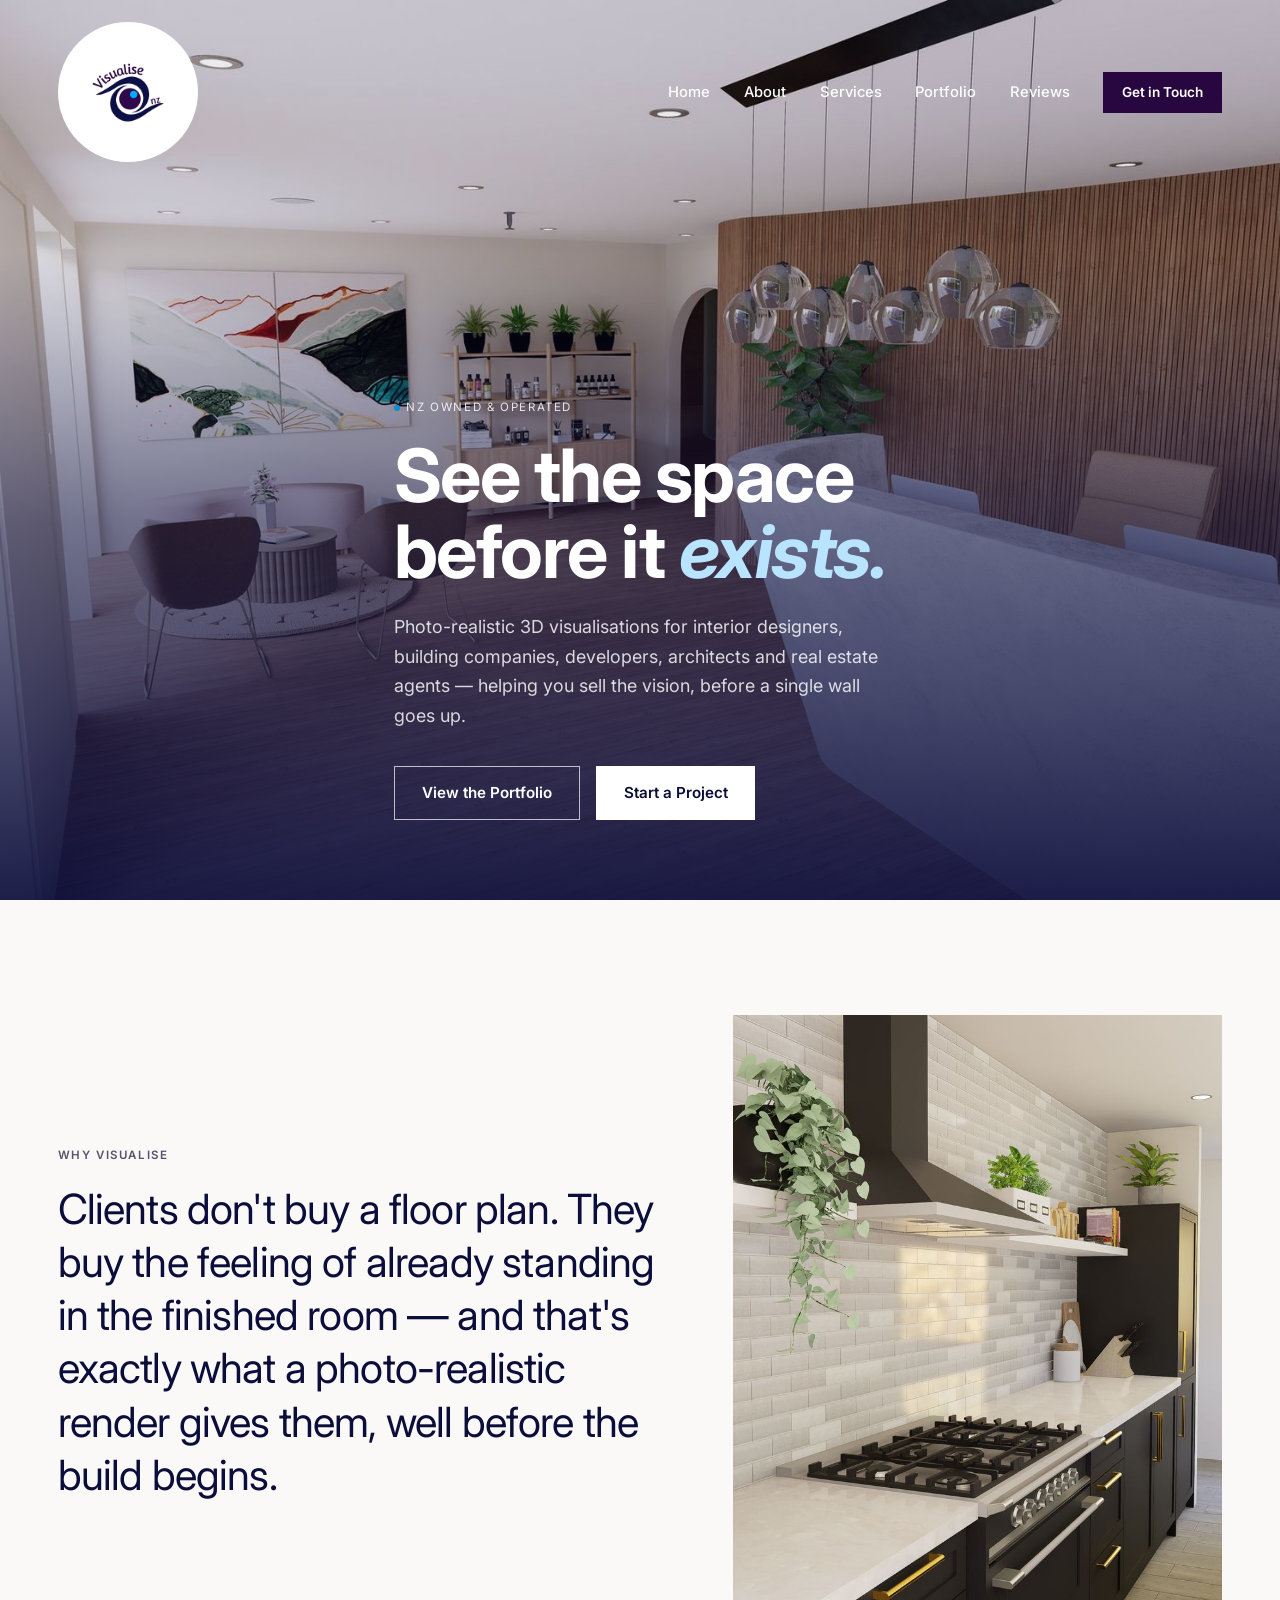
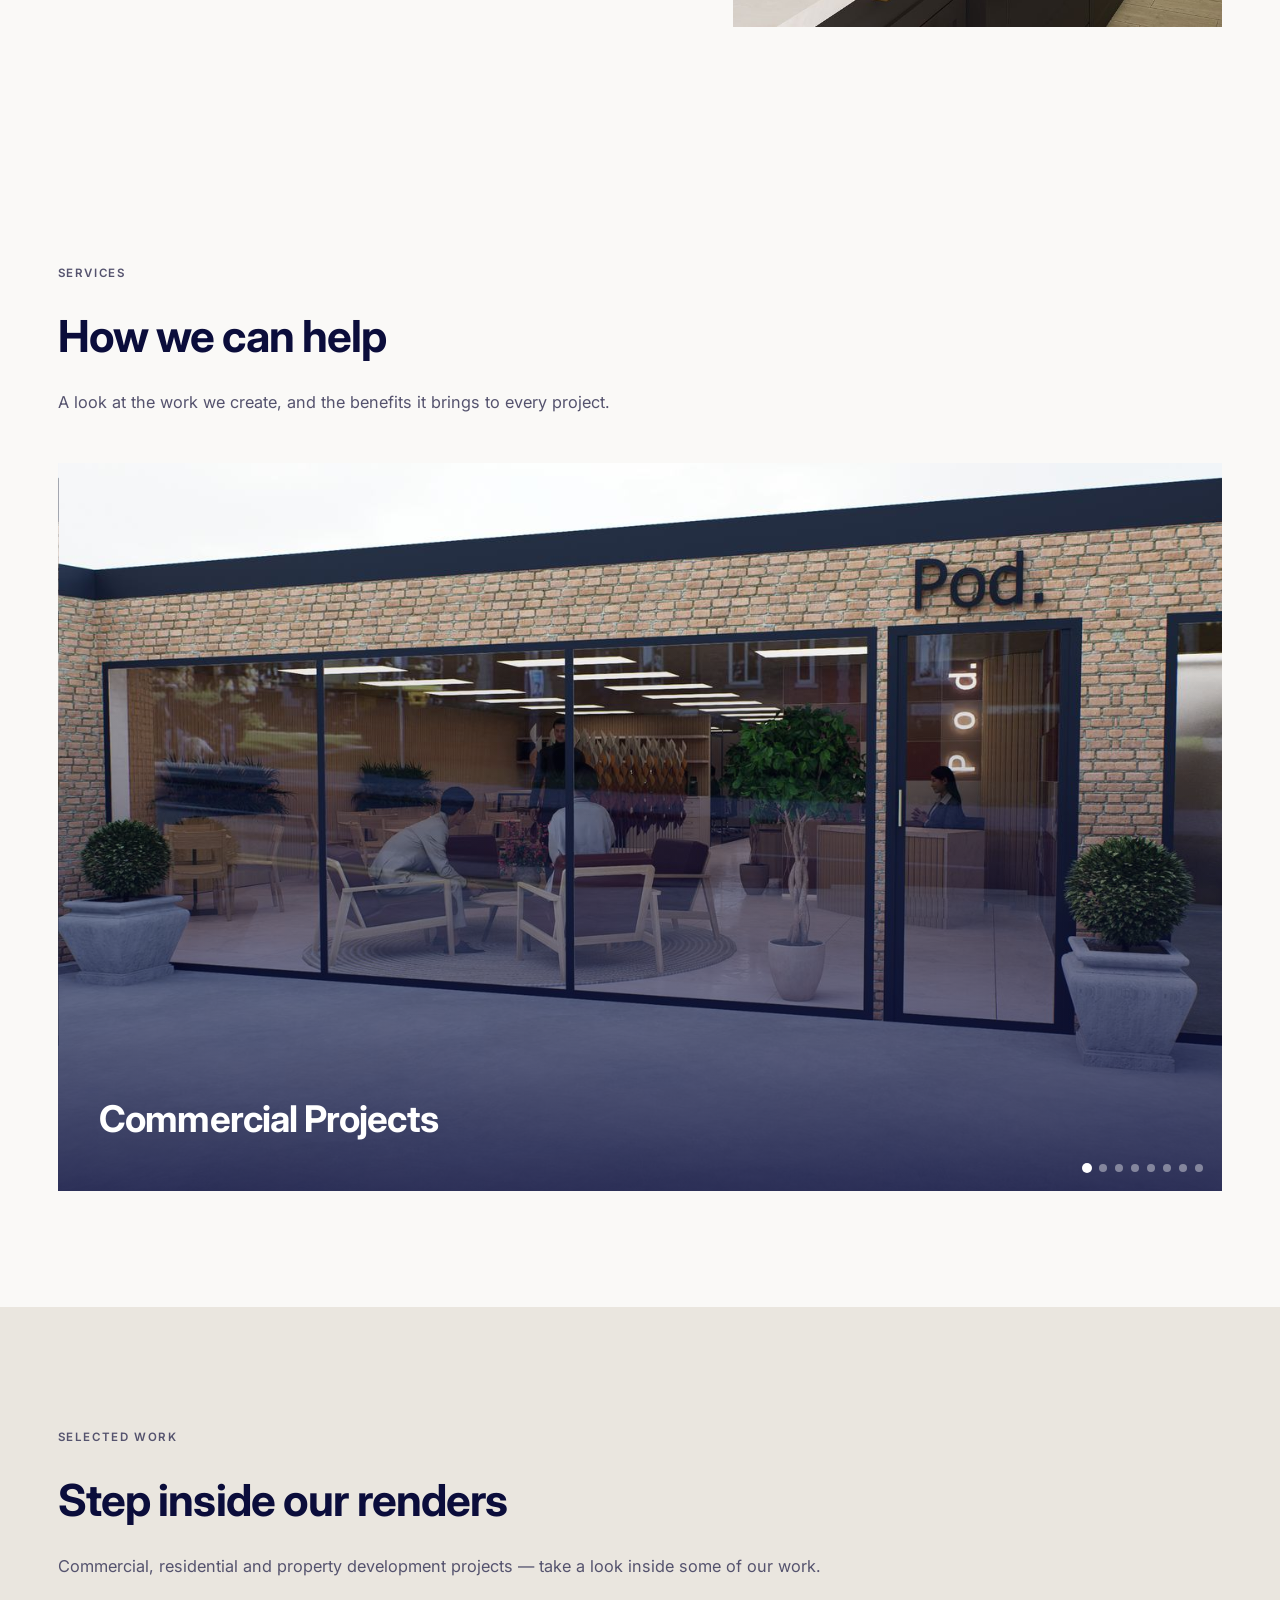
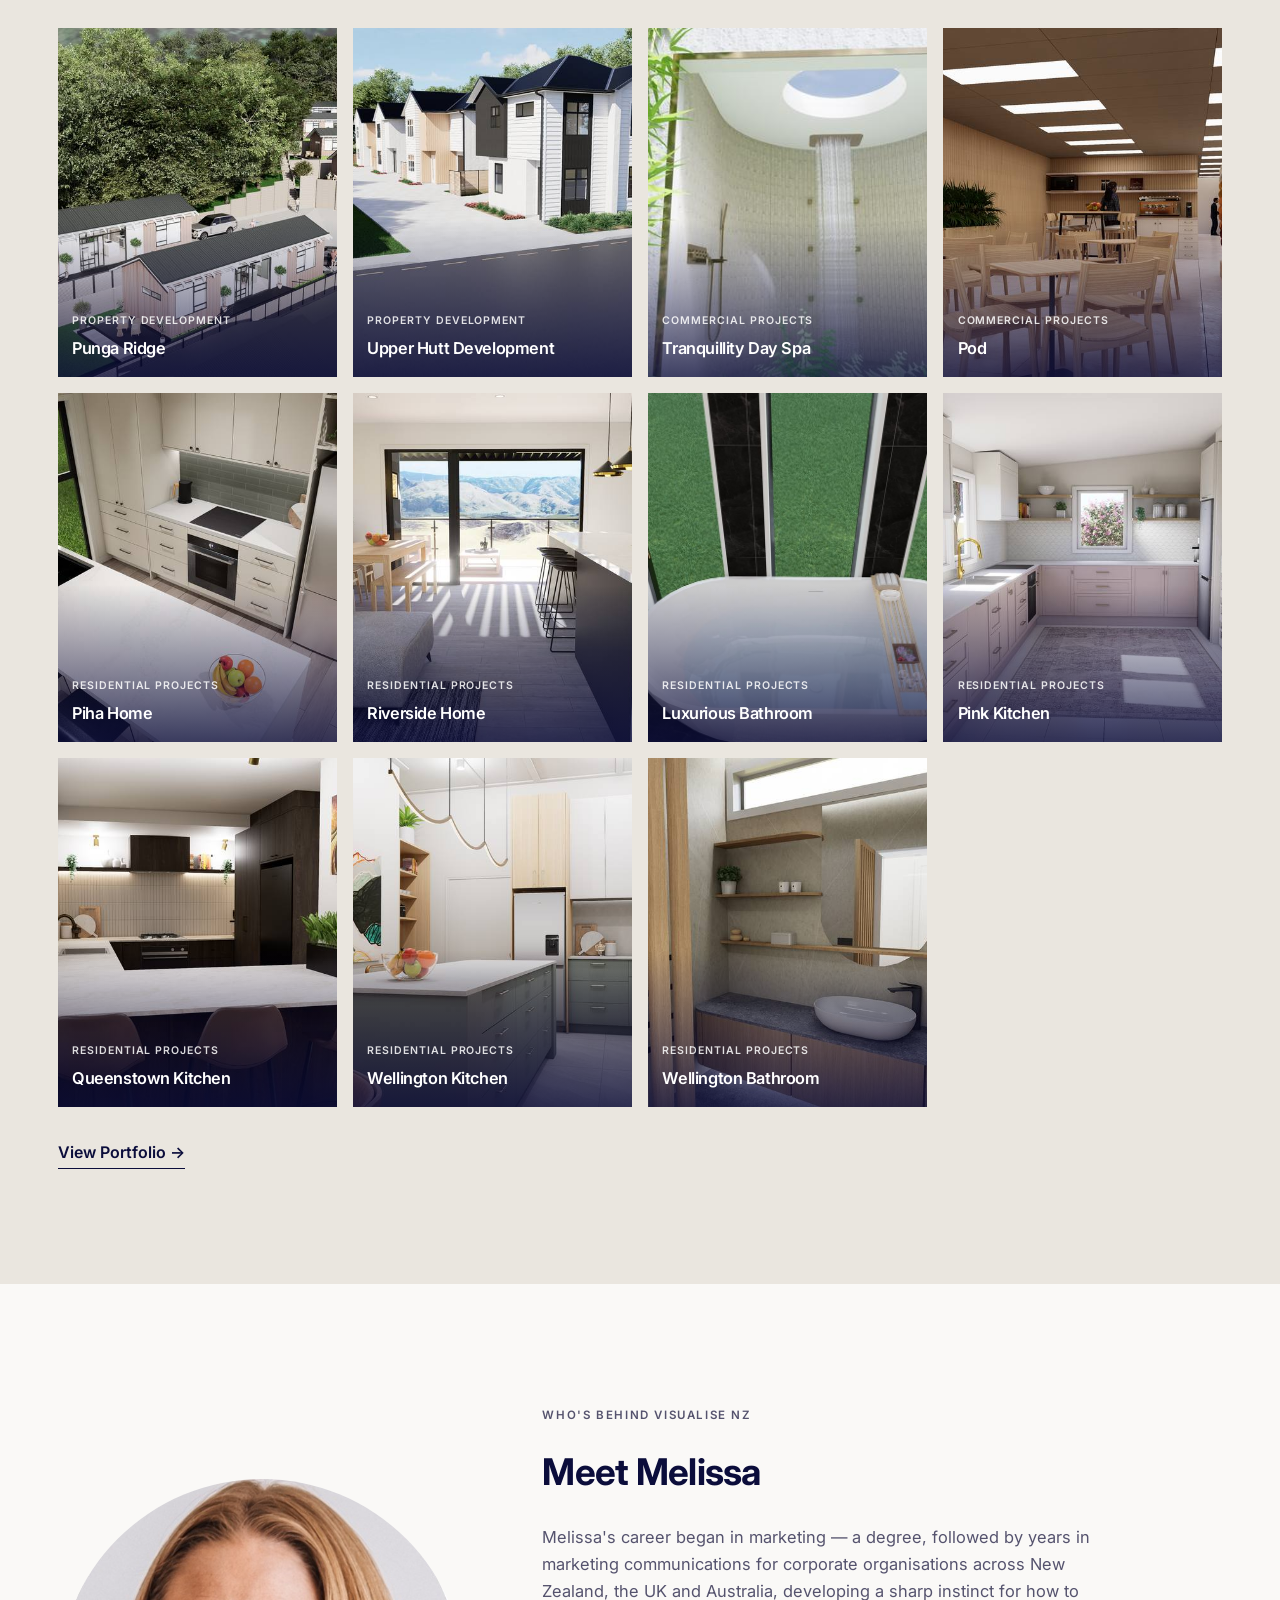
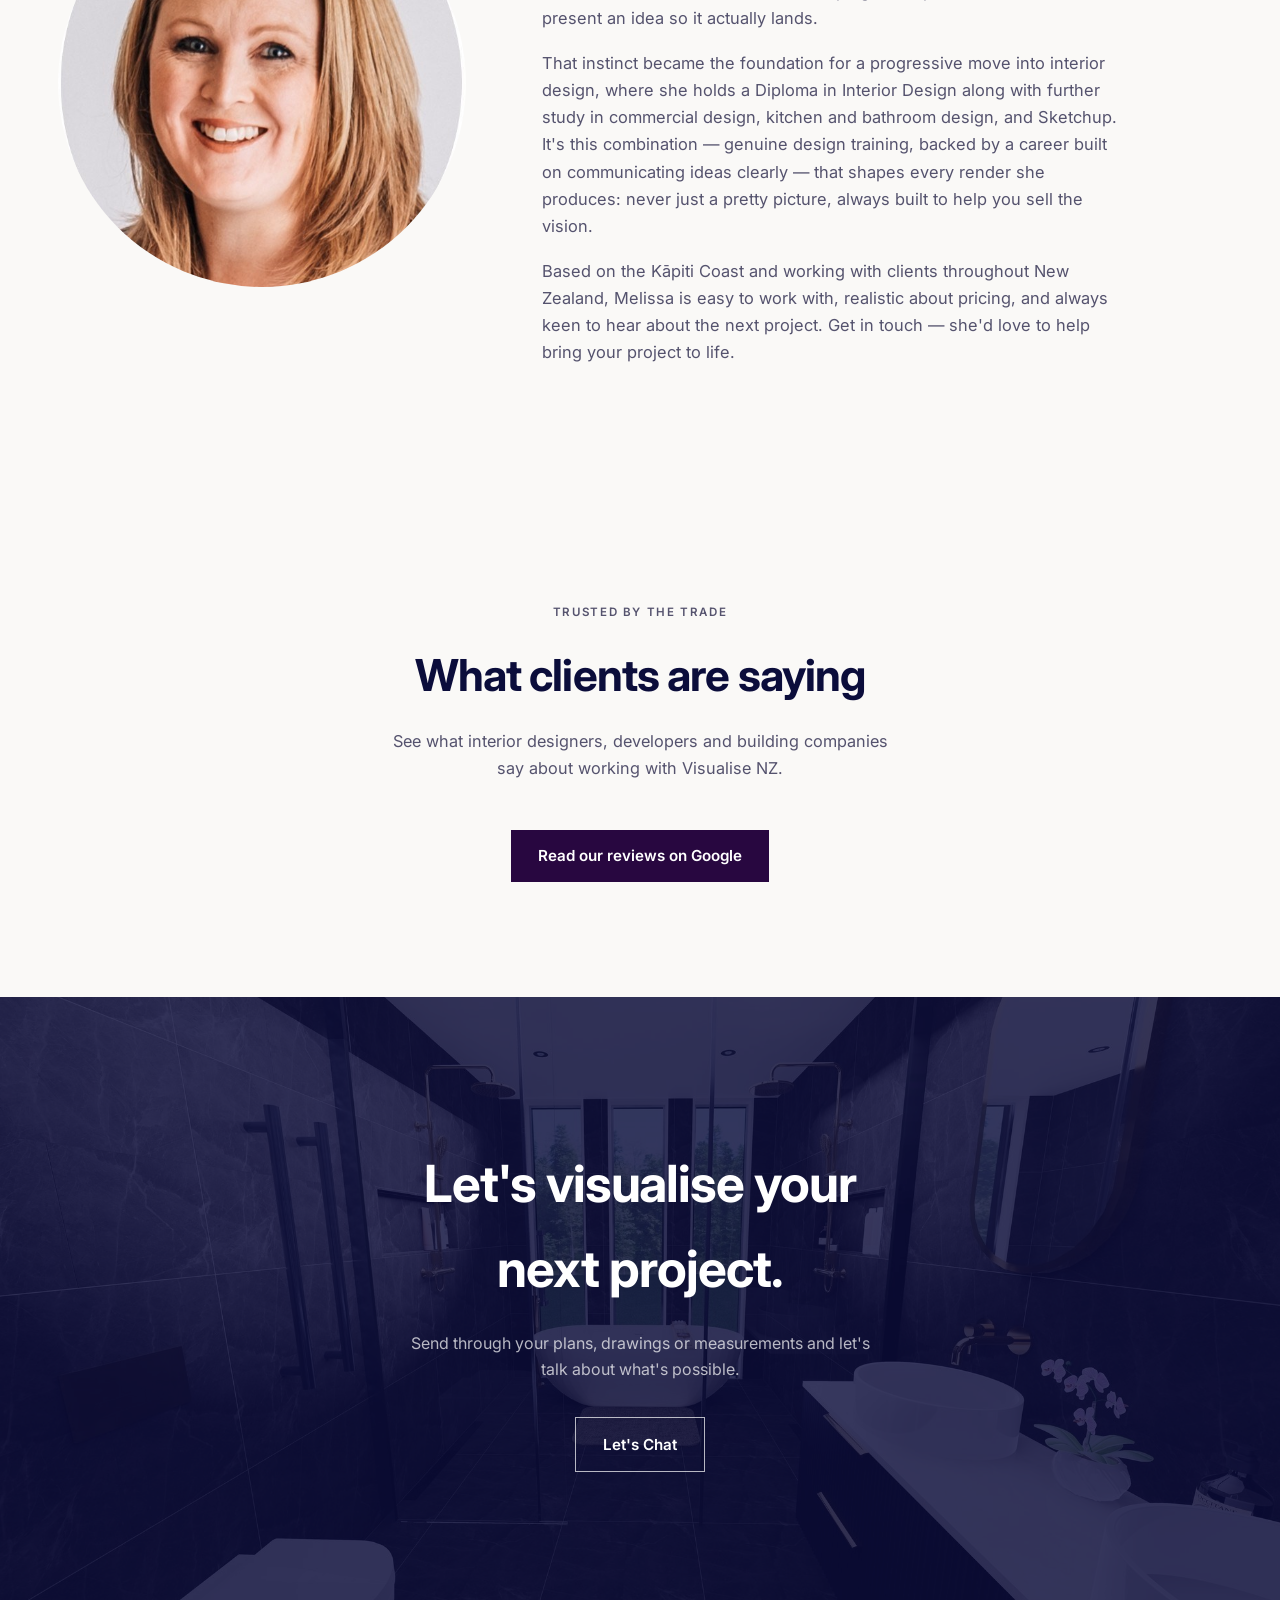
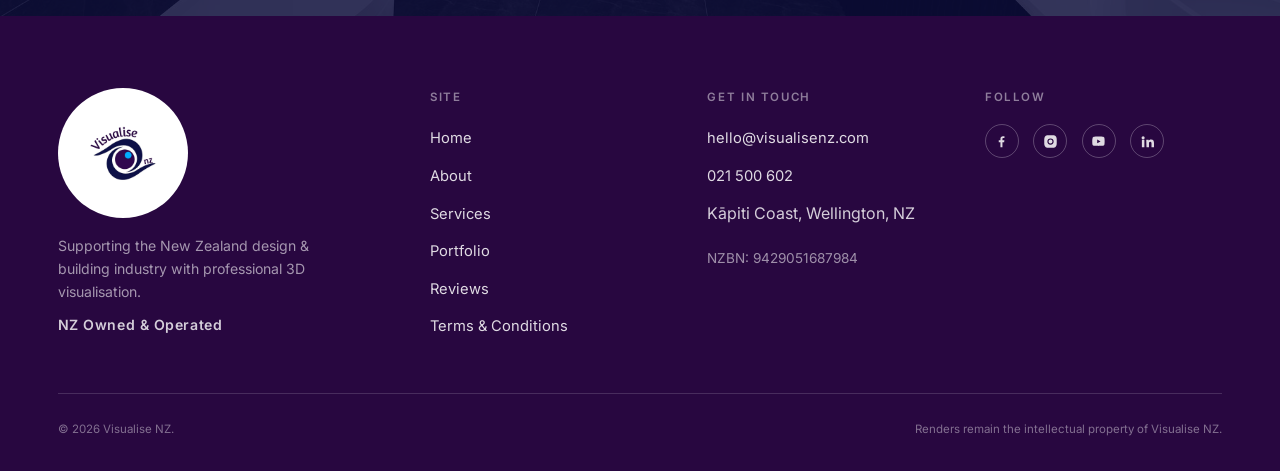
==== index.html @ f3a57873 "Add content management system" ====
<!DOCTYPE html>
<html lang="en-NZ">
<head>
<meta charset="UTF-8">
<meta name="viewport" content="width=device-width, initial-scale=1.0">
<title>Visualise NZ — 3D Visualisation for the NZ Design &amp; Building Industry</title>
<meta name="description" content="Visualise NZ creates photo-realistic 3D visualisations for interior designers, building companies, property developers, architects and real estate agents across New Zealand.">
<link rel="icon" type="image/png" sizes="32x32" href="images/icons/favicon-32.png">
<link rel="apple-touch-icon" sizes="180x180" href="images/icons/favicon-180.png">
<link rel="preconnect" href="https://fonts.googleapis.com">
<link rel="preconnect" href="https://fonts.gstatic.com" crossorigin>
<link href="https://fonts.googleapis.com/css2?family=Inter:ital,wght@0,400;0,500;0,600;0,700;0,800;1,500;1,600&display=swap" rel="stylesheet">
<link rel="stylesheet" href="css/style.css">
</head>
<body>

<a href="#main" class="skip-link">Skip to content</a>

<header id="site-header">
  <div class="wrap bar">
    <a href="#top" class="brand" aria-label="Visualise NZ home">
      <span class="brand-mark"><img src="images/icons/logo.png" alt="Visualise NZ logo"></span>
    </a>
    <nav class="nav-links" id="nav-links">
      <a href="#top">Home</a>
      <a href="#about">About</a>
      <a href="#services">Services</a>
      <a href="#portfolio">Portfolio</a>
      <a href="#reviews">Reviews</a>
      <a href="#contact" class="btn">Get in Touch</a>
    </nav>
    <button class="nav-toggle" id="nav-toggle" aria-label="Toggle menu" aria-expanded="false" aria-controls="nav-links">
      <span></span><span></span><span></span>
    </button>
  </div>
</header>

<main id="main">

  <div id="top"></div>
  <section class="hero" style="background-image:url('images/homepage/hero.jpg');">
    <div class="wrap">
      <span class="hero-badge">NZ Owned &amp; Operated</span>
      <h1>See the space<br>before it <em>exists.</em></h1>
      <p class="sub">Photo-realistic 3D visualisations for interior designers, building companies, developers, architects and real estate agents — helping you sell the vision, before a single wall goes up.</p>
      <div class="cta-row">
        <a href="portfolio.html" class="btn btn-outline">View the Portfolio</a>
        <a href="#contact" class="btn btn-solid" style="background:var(--white);color:var(--ink);">Start a Project</a>
      </div>
    </div>
  </section>

  <section class="manifesto">
    <div class="wrap">
      <div class="reveal">
        <span class="label">Why Visualise</span>
        <h2 style="margin-top:1rem;">Clients don't buy a floor plan. They buy the feeling of already standing in the finished room — and that's exactly what a photo-realistic render gives them, well before the build begins.</h2>
      </div>
      <div class="img-frame reveal">
        <img src="images/homepage/manifesto.jpg" alt="Photo-realistic render of a kitchen, part of the Riverside Home project, by Visualise NZ">
      </div>
    </div>
  </section>

  <section id="services">
    <div class="wrap">
      <div class="section-head reveal">
        <span class="label">Services</span>
        <h2 class="nowrap-d" style="margin-top:1rem;">How we can help</h2>
        <p class="sub nowrap-d">A look at the work we create, and the benefits it brings to every project.</p>
      </div>

      <div class="slideshow reveal" id="slideshow">
        <div class="slide active" style="background-image:url('images/homepage/slide-1-commercial.jpg');">
          <div class="slide-text"><h3>Commercial Projects</h3></div>
        </div>
        <div class="slide" style="background-image:url('images/homepage/slide-2-residential.jpg');">
          <div class="slide-text"><h3>Residential Projects</h3></div>
        </div>
        <div class="slide" style="background-image:url('images/homepage/slide-3-property.jpg');">
          <div class="slide-text"><h3>Property Developments</h3></div>
        </div>
        <div class="slide" style="background-image:url('images/homepage/slide-4-immersive-marketing.jpg');">
          <div class="slide-text"><h3>Immersive Marketing</h3><p>Sell new builds just like a real estate listing.</p></div>
        </div>
        <div class="slide" style="background-image:url('images/homepage/slide-5-virtual-showhomes.jpg');">
          <div class="slide-text"><h3>Virtual Show Homes</h3><p>Expand your customer base beyond a physical location.</p></div>
        </div>
        <div class="slide" style="background-image:url('images/homepage/slide-6-complete-design.jpg');">
          <div class="slide-text"><h3>Complete Design</h3><p>Present full 3D exterior &amp; interior design concepts.</p></div>
        </div>
        <div class="slide" style="background-image:url('images/homepage/slide-7-actual-materials.jpg');">
          <div class="slide-text"><h3>Actual Materials</h3><p>Explore multiple design options before building begins.</p></div>
        </div>
        <div class="slide" style="background-image:url('images/homepage/slide-8-on-demand.jpg');">
          <div class="slide-text"><h3>On Demand</h3><p>Renders when you need them, without the hiring process.</p></div>
        </div>
        <div class="slide-dots">
          <button class="dot active" data-slide="0" aria-label="Slide 1"></button>
          <button class="dot" data-slide="1" aria-label="Slide 2"></button>
          <button class="dot" data-slide="2" aria-label="Slide 3"></button>
          <button class="dot" data-slide="3" aria-label="Slide 4"></button>
          <button class="dot" data-slide="4" aria-label="Slide 5"></button>
          <button class="dot" data-slide="5" aria-label="Slide 6"></button>
          <button class="dot" data-slide="6" aria-label="Slide 7"></button>
          <button class="dot" data-slide="7" aria-label="Slide 8"></button>
        </div>
      </div>
    </div>
  </section>

  <section id="portfolio" class="portfolio">
    <div class="wrap">
      <div class="section-head reveal">
        <span class="label">Selected Work</span>
        <h2 class="nowrap-d" style="margin-top:1rem;">Step inside our renders</h2>
        <p class="sub nowrap-d">Commercial, residential and property development projects — take a look inside some of our work.</p>
      </div>

      <div class="work-grid">
        <a class="work-tile reveal" href="portfolio.html#commercial">
          <img src="images/homepage/work-tranquillity-day-spa.jpg" alt="Tranquillity Day Spa render">
          <div class="work-tile-text"><span class="cat">Commercial Projects</span><h3>Tranquillity Day Spa</h3></div>
        </a>
        <a class="work-tile reveal" href="portfolio.html#commercial">
          <img src="images/homepage/work-pod.jpg" alt="Pod render">
          <div class="work-tile-text"><span class="cat">Commercial Projects</span><h3>Pod</h3></div>
        </a>
        <a class="work-tile reveal" href="portfolio.html#property">
          <img src="images/homepage/work-punga-ridge.jpg" alt="Punga Ridge render">
          <div class="work-tile-text"><span class="cat">Property Development</span><h3>Punga Ridge</h3></div>
        </a>
        <a class="work-tile reveal" href="portfolio.html#property">
          <img src="images/homepage/work-upper-hutt-development.jpg" alt="Upper Hutt Development render">
          <div class="work-tile-text"><span class="cat">Property Development</span><h3>Upper Hutt Development</h3></div>
        </a>
        <a class="work-tile reveal" href="portfolio.html#residential">
          <img src="images/homepage/work-piha-home.jpg" alt="Piha Home render">
          <div class="work-tile-text"><span class="cat">Residential Projects</span><h3>Piha Home</h3></div>
        </a>
        <a class="work-tile reveal" href="portfolio.html#residential">
          <img src="images/homepage/work-riverside-home.jpg" alt="Riverside Home render">
          <div class="work-tile-text"><span class="cat">Residential Projects</span><h3>Riverside Home</h3></div>
        </a>
        <a class="work-tile reveal" href="portfolio.html#residential">
          <img src="images/homepage/work-luxurious-bathroom.jpg" alt="Luxurious Bathroom render">
          <div class="work-tile-text"><span class="cat">Residential Projects</span><h3>Luxurious Bathroom</h3></div>
        </a>
        <a class="work-tile reveal" href="portfolio.html#residential">
          <img src="images/homepage/work-pink-kitchen.jpg" alt="Pink Kitchen render">
          <div class="work-tile-text"><span class="cat">Residential Projects</span><h3>Pink Kitchen</h3></div>
        </a>
        <a class="work-tile reveal" href="portfolio.html#residential">
          <img src="images/homepage/work-queenstown-kitchen.jpg" alt="Queenstown Kitchen render">
          <div class="work-tile-text"><span class="cat">Residential Projects</span><h3>Queenstown Kitchen</h3></div>
        </a>
        <a class="work-tile reveal" href="portfolio.html#residential">
          <img src="images/homepage/work-wellington-kitchen.jpg" alt="Wellington Kitchen render">
          <div class="work-tile-text"><span class="cat">Residential Projects</span><h3>Wellington Kitchen</h3></div>
        </a>
        <a class="work-tile reveal" href="portfolio.html#residential">
          <img src="images/homepage/work-wellington-bathroom.jpg" alt="Wellington Bathroom render">
          <div class="work-tile-text"><span class="cat">Residential Projects</span><h3>Wellington Bathroom</h3></div>
        </a>
      </div>

      <div class="portfolio-cta reveal">
        <a href="portfolio.html" class="link-arrow">View Portfolio →</a>
      </div>
    </div>
  </section>

  <section class="about" id="about">
    <div class="wrap">
      <div class="about-photo reveal">
        <img src="images/homepage/melissa.jpg" alt="Melissa, founder of Visualise NZ">
      </div>
      <div class="reveal">
        <span class="label">Who's Behind Visualise NZ</span>
        <h2 style="margin-top:1rem;">Meet Melissa</h2>
        <p class="bio">Melissa's career began in marketing — a degree, followed by years in marketing communications for corporate organisations across New Zealand, the UK and Australia, developing a sharp instinct for how to present an idea so it actually lands.</p>
        <p class="bio" style="margin-top:1.1rem;">That instinct became the foundation for a progressive move into interior design, where she holds a Diploma in Interior Design along with further study in commercial design, kitchen and bathroom design, and Sketchup. It's this combination — genuine design training, backed by a career built on communicating ideas clearly — that shapes every render she produces: never just a pretty picture, always built to help you sell the vision.</p>
        <p class="bio" id="bio-text" style="margin-top:1.1rem;">Based on the Kāpiti Coast and working with clients throughout New Zealand, Melissa is easy to work with, realistic about pricing, and always keen to hear about the next project. Get in touch — she'd love to help bring your project to life.</p>
      </div>
    </div>
  </section>

  <section id="reviews" class="reviews">
    <div class="wrap">
      <div class="section-head reveal">
        <span class="label">Trusted By The Trade</span>
        <h2 style="margin-top:1rem;">What clients are saying</h2>
        <p class="sub" style="margin-left:auto;margin-right:auto;">See what interior designers, developers and building companies say about working with Visualise NZ.</p>
      </div>
      <a href="https://share.google/uz5BSb3SUm9aPpeZi" id="reviews-btn" target="_blank" rel="noopener" class="btn btn-solid" style="background:var(--plum);color:var(--white);">Read our reviews on Google</a>
    </div>
  </section>

  <section class="final-cta" style="background-image:url('images/homepage/final-cta.jpg');">
    <div class="wrap">
      <h2 class="reveal">Let's visualise your next project.</h2>
      <p class="sub reveal">Send through your plans, drawings or measurements and let's talk about what's possible.</p>
      <div class="cta-row reveal">
        <a href="mailto:hello@visualisenz.com" id="chat-btn" class="btn btn-outline">Let's Chat</a>
      </div>
    </div>
  </section>

</main>

<footer id="contact">
  <div class="wrap">
    <div class="footer-grid">
      <div class="footer-brand">
        <span class="footer-mark"><img src="images/icons/logo.png" alt="Visualise NZ logo"></span>
        <p>Supporting the New Zealand design &amp; building industry with professional 3D visualisation.</p>
        <p style="margin-top:0.6rem; font-weight:600; letter-spacing:0.04em; color:rgba(255,255,255,0.8);">NZ Owned &amp; Operated</p>
      </div>
      <div class="footer-col">
        <span class="label">Site</span>
        <ul>
          <li><a href="#top">Home</a></li>
          <li><a href="#about">About</a></li>
          <li><a href="#services">Services</a></li>
          <li><a href="#portfolio">Portfolio</a></li>
          <li><a href="#reviews">Reviews</a></li>
          <li><a href="terms.html">Terms &amp; Conditions</a></li>
        </ul>
      </div>
      <div class="footer-col">
        <span class="label">Get In Touch</span>
        <ul>
          <li><a href="mailto:hello@visualisenz.com" id="footer-email">hello@visualisenz.com</a></li>
          <li><a href="tel:+64215000602" id="footer-phone">021 500 602</a></li>
          <li id="footer-address">Kāpiti Coast, Wellington, NZ</li>
          <li style="margin-top:0.6rem; color:rgba(255,255,255,0.55); font-size:0.85rem;"><span id="footer-nzbn">NZBN: 9429051687984</span></li>
        </ul>
      </div>
      <div class="footer-col">
        <span class="label">Follow</span>
        <div class="socials">
          <a href="https://www.facebook.com/visualisenz/" id="social-facebook" aria-label="Visualise NZ on Facebook" target="_blank" rel="noopener">
            <svg viewBox="0 0 24 24"><path d="M13.5 21v-8h2.7l.4-3.1h-3.1V8c0-.9.3-1.5 1.6-1.5H16.7V3.6C16.4 3.6 15.4 3.5 14.3 3.5c-2.4 0-4 1.5-4 4.2v2.2H7.6V13h2.7v8h3.2z"/></svg>
          </a>
          <a href="https://www.instagram.com/visualisenz/" id="social-instagram" aria-label="Visualise NZ on Instagram" target="_blank" rel="noopener">
            <svg viewBox="0 0 24 24"><path d="M12 2c2.7 0 3.06.01 4.12.06 1.06.05 1.79.22 2.43.47.66.26 1.22.6 1.77 1.16.56.55.9 1.11 1.16 1.77.25.64.42 1.37.47 2.43C21.99 8.94 22 9.3 22 12s-.01 3.06-.06 4.12c-.05 1.06-.22 1.79-.47 2.43a4.9 4.9 0 0 1-1.16 1.77 4.9 4.9 0 0 1-1.77 1.16c-.64.25-1.37.42-2.43.47C15.06 21.99 14.7 22 12 22s-3.06-.01-4.12-.06c-1.06-.05-1.79-.22-2.43-.47a4.9 4.9 0 0 1-1.77-1.16 4.9 4.9 0 0 1-1.16-1.77c-.25-.64-.42-1.37-.47-2.43C2.01 15.06 2 14.7 2 12s.01-3.06.06-4.12c.05-1.06.22-1.79.47-2.43.26-.66.6-1.22 1.16-1.77A4.9 4.9 0 0 1 5.46 2.52c.64-.25 1.37-.42 2.43-.47C8.94 2.01 9.3 2 12 2zm0 5a5 5 0 1 0 0 10 5 5 0 0 0 0-10zm0 8.2a3.2 3.2 0 1 1 0-6.4 3.2 3.2 0 0 1 0 6.4zm5.2-8.4a1.17 1.17 0 1 1 0-2.34 1.17 1.17 0 0 1 0 2.34z"/></svg>
          </a>
          <a href="https://www.youtube.com/@visualisenz" id="social-youtube" aria-label="Visualise NZ on YouTube" target="_blank" rel="noopener">
            <svg viewBox="0 0 24 24"><path d="M21.6 7.2s-.2-1.5-.8-2.1c-.8-.8-1.7-.8-2.1-.9C15.9 4 12 4 12 4h0s-3.9 0-6.7.2c-.4.1-1.3.1-2.1.9-.6.6-.8 2.1-.8 2.1S2 9 2 10.7v1.6C2 14 2.2 15.8 2.2 15.8s.2 1.5.8 2.1c.8.8 1.9.8 2.3.9C6.9 19 12 19 12 19s3.9 0 6.7-.2c.4-.1 1.3-.1 2.1-.9.6-.6.8-2.1.8-2.1s.2-1.8.2-3.5v-1.6c0-1.7-.2-3.5-.2-3.5zM9.9 14.6V8.9l5.4 2.9-5.4 2.8z"/></svg>
          </a>
          <a href="https://www.linkedin.com/company/visualise-nz/" id="social-linkedin" aria-label="Visualise NZ on LinkedIn" target="_blank" rel="noopener">
            <svg viewBox="0 0 24 24"><path d="M4.98 3.5a2.5 2.5 0 1 1 0 5 2.5 2.5 0 0 1 0-5zM3 9h4v12H3zm7 0h3.8v1.7h.05c.53-.95 1.83-1.95 3.77-1.95 4.03 0 4.78 2.5 4.78 5.76V21h-4v-5.6c0-1.34-.02-3.06-1.86-3.06-1.87 0-2.16 1.46-2.16 2.96V21h-4z"/></svg>
          </a>
        </div>
      </div>
    </div>
    <div class="footer-bottom">
      <span>© <span id="year"></span> Visualise NZ.</span>
      <span>Renders remain the intellectual property of Visualise NZ.</span>
    </div>
  </div>
</footer>

<script src="js/main.js" defer></script>
<script src="js/content-loader.js" defer></script>

</body>
</html>
---- css/style.css ----
:root{
    --ink:      #0B0D3B;
    --plum:     #280740;
    --aqua:     #008FD5;
    --paper:    #FAF9F7;
    --stone:    #EAE6DF;
    --ink-soft: #55536E;
    --white:    #FFFFFF;

    --font-display: 'Inter', sans-serif;
    --font-body:    'Inter', sans-serif;
    --font-mono:    'Inter', sans-serif;

    --max: 1280px;
    --gutter: clamp(1.25rem, 4.5vw, 4.5rem);
  }

*,*::before,*::after{ box-sizing:border-box; }

html{ scroll-behavior:smooth; }

@media (prefers-reduced-motion: reduce){
    *,*::before,*::after{ animation-duration:0.001ms !important; animation-iteration-count:1 !important; transition-duration:0.001ms !important; scroll-behavior:auto !important; }
  }

body{ margin:0; background:var(--paper); color:var(--ink); font-family:var(--font-body); font-size:16px; line-height:1.65; -webkit-font-smoothing:antialiased; }
a{ color:inherit; text-decoration:none; }
.label{ font-family:var(--font-body); font-weight:600; font-size:0.72rem; letter-spacing:0.14em; text-transform:uppercase; color:var(--ink-soft); }

header{ position:fixed; top:0; left:0; right:0; z-index:100; padding:1.4rem 0; transition:background .4s ease, padding .4s ease, box-shadow .4s ease; }
.nav-links a:not(.btn){ font-size:0.92rem; font-weight:500; color:var(--white); transition:color .4s ease, opacity .2s ease; }
.nav-links a:not(.btn):hover{ opacity:0.7; }
.nav-links .btn{ background:var(--plum); color:var(--white); padding:0.7em 1.4em; font-size:0.85rem; border-radius:0; }
.nav-links .btn:hover{ background:var(--aqua); color:var(--white); }
.nav-toggle span{ width:22px; height:2px; background:var(--white); transition:background .4s ease; }

.footer-col a{ font-size:0.92rem; color:rgba(255,255,255,0.85); transition:color .2s ease; }
.socials a{ width:34px; height:34px; border-radius:50%; border:1px solid rgba(255,255,255,0.25); display:flex; align-items:center; justify-content:center; transition:border-color .2s ease; }
.footer-bottom{ margin-top:3.4rem; padding-top:1.6rem; border-top:1px solid rgba(255,255,255,0.15); display:flex; justify-content:space-between; flex-wrap:wrap; gap:0.8rem; font-size:0.72rem; color:rgba(255,255,255,0.42); }




h1,h2,h3{ font-family:var(--font-display); color:var(--ink); margin:0; font-weight:700; letter-spacing:-0.025em; }

p{ margin:0; }



img{ max-width:100%; display:block; }

button{ font:inherit; background:none; border:0; cursor:pointer; color:inherit; }

a:focus-visible, button:focus-visible{ outline:2px solid var(--aqua); outline-offset:3px; }

.wrap{ max-width:var(--max); margin:0 auto; padding-left:var(--gutter); padding-right:var(--gutter); }

section{ padding:clamp(4rem,9vw,7.5rem) 0; }

.skip-link{ position:absolute; left:-999px; background:var(--ink); color:var(--white); padding:0.9em 1.4em; z-index:200; font-size:0.85rem; }

.skip-link:focus{ left:1rem; top:1rem; }

.caption{ font-family:var(--font-mono); font-size:0.68rem; letter-spacing:0.1em; text-transform:uppercase; color:var(--ink-soft); }



.section-head{ max-width:820px; margin-bottom:3rem; }

.nowrap-d{ white-space:nowrap; }

@media (max-width:700px){ .nowrap-d{ white-space:normal; } }

.section-head h2{ font-size:clamp(1.9rem,3.6vw,2.75rem); }

.section-head .sub{ color:var(--ink-soft); font-size:1.02rem; margin-top:1rem; max-width:52ch; }

.btn{
    display:inline-flex; align-items:center; gap:0.6em; font-weight:600; font-size:0.95rem;
    padding:0.9em 1.8em; transition:transform .25s ease, background .25s ease, color .25s ease;
  }

.btn-solid{ background:var(--plum); color:var(--white); }

.btn-solid:hover{ background:var(--aqua); }

.btn-outline{ border:1.5px solid rgba(255,255,255,0.7); color:var(--white); }

.btn-outline:hover{ background:rgba(255,255,255,0.12); }

.link-arrow{ font-weight:600; border-bottom:1.5px solid var(--ink); padding-bottom:0.2em; display:inline-flex; gap:0.5em; }

.link-arrow:hover{ border-color:var(--aqua); color:var(--aqua); }



header .bar{ display:flex; align-items:center; justify-content:space-between; gap:1.5rem; }

header.scrolled{ background:rgba(250,249,247,0.94); backdrop-filter:blur(10px); -webkit-backdrop-filter:blur(10px); padding:0.85rem 0; box-shadow:0 1px 0 rgba(11,13,59,0.08); }

.brand{ display:flex; align-items:center; gap:0.65rem; }

.brand-mark{ width:140px; height:140px; border-radius:50%; background:var(--white); display:flex; align-items:center; justify-content:center; flex:none; }

.brand-mark img{ height:96px; width:96px; object-fit:contain; }

nav.nav-links{ display:flex; align-items:center; gap:2.1rem; }





header.scrolled .nav-links a:not(.btn){ color:var(--ink); }





.nav-toggle{ display:none; flex-direction:column; gap:5px; padding:0.4rem; }



header.scrolled .nav-toggle span{ background:var(--ink); }

@media (max-width:900px){
    .nav-links{
      position:fixed; inset:0 0 0 26%; background:var(--paper);
      flex-direction:column; justify-content:center; align-items:flex-start; gap:1.8rem;
      padding:2rem var(--gutter); transform:translateX(100%); transition:transform .4s ease;
      box-shadow:-6px 0 24px rgba(11,13,59,0.12);
    }
    .nav-links.open{ transform:translateX(0); }
    .nav-links a:not(.btn){ font-size:1.4rem; color:var(--ink); }
    .nav-toggle{ display:flex; }
    .brand-mark{ width:96px; height:96px; }
    .brand-mark img{ height:66px; width:66px; }
  }

.hero{
    position:relative; min-height:100vh; display:flex; align-items:flex-end;
    background-size:cover; background-position:center; padding:0 0 clamp(2.5rem,7vw,5rem);
  }

.hero::after{
    content:""; position:absolute; inset:0;
    background:linear-gradient(0deg, rgba(11,13,59,0.92) 0%, rgba(11,13,59,0.55) 42%, rgba(11,13,59,0.08) 72%);
  }

.hero .wrap{ position:relative; z-index:2; color:var(--white); }

.hero-badge{ font-family:var(--font-mono); font-size:0.72rem; letter-spacing:0.14em; text-transform:uppercase; display:flex; align-items:center; gap:0.6em; margin-bottom:1.3rem; color:rgba(255,255,255,0.85); }

.hero-badge::before{ content:""; width:6px; height:6px; border-radius:50%; background:var(--aqua); }

.hero h1{ color:var(--white); font-size:clamp(2.6rem,6vw,4.6rem); line-height:1.03; max-width:15ch; }

.hero h1 em{ font-style:italic; color:#B9E4FF; }

.hero .sub{ color:rgba(255,255,255,0.82); font-size:clamp(1.02rem,1.4vw,1.2rem); max-width:44ch; margin-top:1.4rem; }

.hero .cta-row{ display:flex; gap:1rem; flex-wrap:wrap; margin-top:2.2rem; }

.hero .credit{ position:absolute; right:var(--gutter); bottom:1.5rem; z-index:2; color:rgba(255,255,255,0.55); font-family:var(--font-mono); font-size:0.66rem; letter-spacing:0.08em; text-transform:uppercase; }

.manifesto .wrap{ display:grid; grid-template-columns:1.1fr 0.9fr; gap:clamp(2rem,6vw,5rem); align-items:center; }

.manifesto h2{ font-size:clamp(1.7rem,3.4vw,2.6rem); line-height:1.28; font-weight:400; }

.manifesto .img-frame{ aspect-ratio:4/5; overflow:hidden; }

.manifesto .img-frame img{ width:100%; height:100%; object-fit:cover; }

@media (max-width:900px){ .manifesto .wrap{ grid-template-columns:1fr; } .manifesto .img-frame{ order:-1; max-width:420px; margin:0 auto; } }

.slideshow{ position:relative; aspect-ratio:16/10; overflow:hidden; }

.slide{ position:absolute; inset:0; background-size:cover; background-position:center; opacity:0; transition:opacity 1.1s ease; display:flex; align-items:flex-end; }

.slide.active{ opacity:1; z-index:1; }

.slide::after{ content:""; position:absolute; inset:0; background:linear-gradient(0deg, rgba(11,13,59,0.82) 0%, rgba(11,13,59,0.25) 50%, transparent 75%); }

.slide-text{ position:relative; z-index:2; padding:clamp(1.4rem,4vw,2.6rem); color:var(--white); }

.slide-text h3{ font-size:clamp(1.5rem,3.2vw,2.3rem); color:var(--white); font-weight:700; }

.slide-text p{ margin-top:0.4rem; color:rgba(255,255,255,0.85); font-size:1rem; max-width:42ch; }

.slide-dots{ position:absolute; bottom:1.2rem; right:1.2rem; z-index:3; display:flex; gap:0.5rem; }

.dot{ width:8px; height:8px; border-radius:50%; background:rgba(255,255,255,0.4); padding:0; border:0; cursor:pointer; transition:background .2s ease, transform .2s ease; }

.dot.active{ background:var(--white); transform:scale(1.25); }

@media (max-width:700px){ .slideshow{ aspect-ratio:4/5; } }

.portfolio{ background:var(--stone); }

.work-grid{ display:grid; grid-template-columns:repeat(auto-fill, minmax(230px, 1fr)); gap:1rem; }

.work-tile{ position:relative; aspect-ratio:4/5; overflow:hidden; display:block; }

.work-tile img{ width:100%; height:100%; object-fit:cover; transition:transform .45s ease; }

.work-tile:hover img{ transform:scale(1.06); }

.work-tile::after{ content:""; position:absolute; inset:0; background:linear-gradient(180deg, transparent 55%, rgba(11,13,59,0.78) 100%); pointer-events:none; }

.work-tile-text{ position:absolute; left:0; right:0; bottom:0; padding:0.9rem; z-index:2; color:var(--white); }

.work-tile-text .cat{ font-family:var(--font-body); font-size:0.66rem; font-weight:600; letter-spacing:0.09em; text-transform:uppercase; opacity:0.85; }

.work-tile-text h3{ font-size:1.02rem; color:var(--white); margin-top:0.25rem; font-weight:600; }

.portfolio-cta{ margin-top:2rem; }

.video-frame{
    position:relative; aspect-ratio:16/8; overflow:hidden;
    background-size:cover; background-position:center;
    display:flex; align-items:center; justify-content:center;
  }

.video-frame video{ width:100%; height:100%; object-fit:cover; }

.about .wrap{ display:grid; grid-template-columns:0.75fr 1.25fr; gap:clamp(2rem,6vw,5rem); align-items:center; }

.about-photo{ aspect-ratio:1/1; border-radius:50%; overflow:hidden; }

.about-photo img{ width:100%; height:100%; object-fit:cover; }

.about h2{ font-size:clamp(1.7rem,3.2vw,2.3rem); }

.about p.bio{ margin-top:1.3rem; color:var(--ink-soft); font-size:1.03rem; max-width:58ch; }

.about .link-arrow{ margin-top:1.7rem; display:inline-flex; }

@media (max-width:900px){ .about .wrap{ grid-template-columns:1fr; } .about-photo{ max-width:280px; margin:0 auto; } }

.reviews{ text-align:center; }

.reviews .section-head{ margin-left:auto; margin-right:auto; }

.final-cta{ position:relative; background-size:cover; background-position:center; padding:clamp(5rem,12vw,9rem) 0; text-align:center; }

.final-cta::before{ content:""; position:absolute; inset:0; background:rgba(11,13,59,0.82); }

.final-cta .wrap{ position:relative; z-index:2; }

.final-cta h2{ color:var(--white); font-size:clamp(2rem,4.4vw,3.2rem); max-width:16ch; margin:0 auto; }

.final-cta .sub{ color:rgba(255,255,255,0.7); max-width:48ch; margin:1.2rem auto 0; }

.final-cta .cta-row{ margin-top:2.2rem; display:flex; justify-content:center; }

footer{ background:var(--plum); color:rgba(255,255,255,0.8); padding:4.5rem 0 2rem; }

.footer-grid{ display:grid; grid-template-columns:1.4fr 1fr 1fr 1fr; gap:2.5rem; }

.footer-mark{ width:130px; height:130px; border-radius:50%; background:var(--white); display:flex; align-items:center; justify-content:center; margin-bottom:1rem; }

.footer-mark img{ height:88px; width:88px; object-fit:contain; }

.footer-brand p{ font-size:0.88rem; max-width:30ch; color:rgba(255,255,255,0.58); }

.footer-col .label{ color:rgba(255,255,255,0.48); margin-bottom:1.1rem; display:block; }

.footer-col ul{ list-style:none; margin:0; padding:0; display:flex; flex-direction:column; gap:0.7rem; }



.footer-col a:hover{ color:var(--aqua); }

.socials{ display:flex; gap:0.9rem; }



.socials a:hover{ border-color:var(--aqua); }

.socials svg{ width:15px; height:15px; fill:rgba(255,255,255,0.85); }



@media (max-width:900px){ .footer-grid{ grid-template-columns:1fr 1fr; } }

@media (max-width:560px){ .footer-grid{ grid-template-columns:1fr; } }

.reveal{ opacity:0; transform:translateY(16px); transition:opacity .7s ease, transform .7s ease; }

.reveal.in{ opacity:1; transform:translateY(0); }

:root{
    --ink:      #0B0D3B;
    --plum:     #280740;
    --aqua:     #008FD5;
    --paper:    #FAF9F7;
    --stone:    #EAE6DF;
    --ink-soft: #55536E;
    --white:    #FFFFFF;
    --font-display: 'Inter', sans-serif;
    --font-body:    'Inter', sans-serif;
    --max: 1280px;
    --gutter: clamp(1.25rem, 4.5vw, 4.5rem);
  }

@media (prefers-reduced-motion: reduce){
    *,*::before,*::after{ animation-duration:0.001ms !important; transition-duration:0.001ms !important; scroll-behavior:auto !important; }
  }







.nav-links a.current{ border-bottom:2px solid var(--aqua); padding-bottom:0.3rem; }





@media (max-width:900px){
    .nav-links{ position:fixed; inset:0 0 0 26%; background:var(--paper); flex-direction:column; justify-content:center; align-items:flex-start; gap:1.8rem; padding:2rem var(--gutter); transform:translateX(100%); transition:transform .4s ease; box-shadow:-6px 0 24px rgba(11,13,59,0.12); }
    .nav-links.open{ transform:translateX(0); }
    .nav-links a:not(.btn){ font-size:1.4rem; }
    .nav-toggle{ display:flex; }
    .brand-mark{ width:96px; height:96px; }
    .brand-mark img{ height:66px; width:66px; }
    .filters{ top:141px; }
  }

.folio-hero{ position:relative; min-height:52vh; display:flex; align-items:flex-end; background-size:cover; background-position:center; }

.folio-hero::after{ content:""; position:absolute; inset:0; background:linear-gradient(0deg, rgba(11,13,59,0.88) 0%, rgba(11,13,59,0.5) 55%, rgba(11,13,59,0.12) 100%); }

.folio-hero .wrap{ position:relative; z-index:2; padding:12rem 0 2.6rem; }

.folio-hero .label{ color:rgba(255,255,255,0.8); }

.folio-hero h1{ color:var(--white); font-size:clamp(2.3rem,5.2vw,3.8rem); margin-top:0.8rem; max-width:16ch; }

.folio-hero p{ color:rgba(255,255,255,0.82); font-size:1.02rem; max-width:none; margin-top:1rem; }

.filters{ position:sticky; top:186px; z-index:50; background:rgba(250,249,247,0.96); backdrop-filter:blur(8px); border-bottom:1px solid rgba(11,13,59,0.1); padding:1.1rem 0; }

.filter-row{ display:flex; flex-wrap:wrap; gap:1.9rem; }

.filter-btn{ font-size:0.86rem; font-weight:600; letter-spacing:0.01em; color:var(--ink-soft); padding:0.3em 0; border-bottom:2px solid transparent; transition:color .2s ease, border-color .2s ease; }

.filter-btn:hover{ color:var(--ink); }

.filter-btn.active{ color:var(--ink); border-bottom-color:var(--aqua); }

.cat-group{ padding:clamp(2.6rem,5.5vw,3.6rem) 0; }

.cat-group.alt{ background:var(--stone); }

.cat-title{ font-size:clamp(1.6rem,2.8vw,2.2rem); margin-bottom:2rem; display:flex; align-items:center; gap:0.6em; }

.cat-title::before{ content:""; width:9px; height:9px; border-radius:50%; background:var(--aqua); flex:none; }

.project{ margin-bottom:2.8rem; }

.project:last-child{ margin-bottom:0; }

.project-head{ display:flex; justify-content:space-between; align-items:baseline; flex-wrap:wrap; gap:0.5rem 1.5rem; margin-bottom:1.1rem; }

.project-head h3{ font-size:1.4rem; font-weight:700; }

.project-meta{ text-align:right; }

.project-meta .credit{ font-size:0.85rem; color:var(--ink-soft); margin-top:0.25rem; display:block; }

.project-grid{ display:grid; grid-template-columns:repeat(auto-fill, minmax(230px, 1fr)); grid-auto-rows:150px; gap:0.6rem; }

.project-grid .pg-item:first-child{ grid-column:span 2; grid-row:span 2; }

.project-grid.pair{ grid-template-columns:repeat(2, 1fr); grid-auto-rows:auto; }

.project-grid.pair .pg-item{ aspect-ratio:5/4; }

.project-grid.pair .pg-item:first-child{ grid-column:auto; grid-row:auto; }

.project-grid.hero-stack{ display:grid; grid-template-columns:1.5fr 1fr; gap:0.6rem; }

.project-grid.hero-stack .hero-item{ aspect-ratio:4/5; }

.project-grid.hero-stack .hero-item:first-child{ grid-column:auto; grid-row:auto; }

.project-grid.hero-stack .stack{ display:flex; flex-direction:column; gap:0.6rem; }

.project-grid.hero-stack .stack .pg-item{ aspect-ratio:4/2.35; }

@media (max-width:700px){
    .project-grid.hero-stack{ grid-template-columns:1fr; }
    .project-grid.hero-stack .hero-item{ aspect-ratio:4/3; }
  }

.pg-item{ overflow:hidden; background:var(--stone); }

.cat-group.alt .pg-item{ background:var(--white); }

.pg-item img{ width:100%; height:100%; object-fit:cover; transition:transform .4s ease; }

.pg-item:hover img{ transform:scale(1.045); }

@media (max-width:560px){
    .project-grid{ grid-auto-rows:130px; }
    .project-grid .pg-item:first-child{ grid-column:span 2; grid-row:span 1; }
  }

.video-embed{ position:relative; width:100%; aspect-ratio:16/9; overflow:hidden; margin-top:1rem; background:var(--stone); }

.video-embed iframe{ position:absolute; inset:0; width:100%; height:100%; border:0; }

.video-embed-row{ display:grid; grid-template-columns:1fr 1fr; gap:1rem; margin-top:1rem; }

.video-embed-row .video-embed{ margin-top:0; }

.video-embed-row .video-label{ font-family:var(--font-body); font-size:0.75rem; font-weight:600; letter-spacing:0.06em; text-transform:uppercase; color:var(--ink-soft); margin-bottom:0.5rem; display:block; }

@media (max-width:700px){ .video-embed-row{ grid-template-columns:1fr; } }

.hidden{ display:none !important; }







h1,h2{ font-family:var(--font-display); color:var(--ink); margin:0; font-weight:700; letter-spacing:-0.02em; }



a:hover{ text-decoration:underline; }











@media (max-width:900px){
    .nav-links{ position:fixed; inset:0 0 0 26%; background:var(--paper); flex-direction:column; justify-content:center; align-items:flex-start; gap:1.8rem; padding:2rem var(--gutter); transform:translateX(100%); transition:transform .4s ease; box-shadow:-6px 0 24px rgba(11,13,59,0.12); }
    .nav-links.open{ transform:translateX(0); }
    .nav-links a:not(.btn){ font-size:1.4rem; }
    .nav-toggle{ display:flex; }
    .brand-mark{ width:96px; height:96px; }
    .brand-mark img{ height:66px; width:66px; }
  }

.page-hero{ padding:clamp(11.5rem,17vw,13rem) 0 2.5rem; }

.page-hero h1{ font-size:clamp(2rem,4.4vw,3rem); }

.page-hero p{ color:var(--ink-soft); margin-top:1rem; max-width:none; }

.terms{ padding-bottom:5rem; }

.terms .wrap{ max-width:820px; }

.terms h2{ font-size:1.25rem; margin-top:2.6rem; margin-bottom:0.9rem; }

.terms h2:first-of-type{ margin-top:0; }

.terms p{ color:var(--ink-soft); margin-bottom:1rem; }

.terms p:last-child{ margin-bottom:0; }
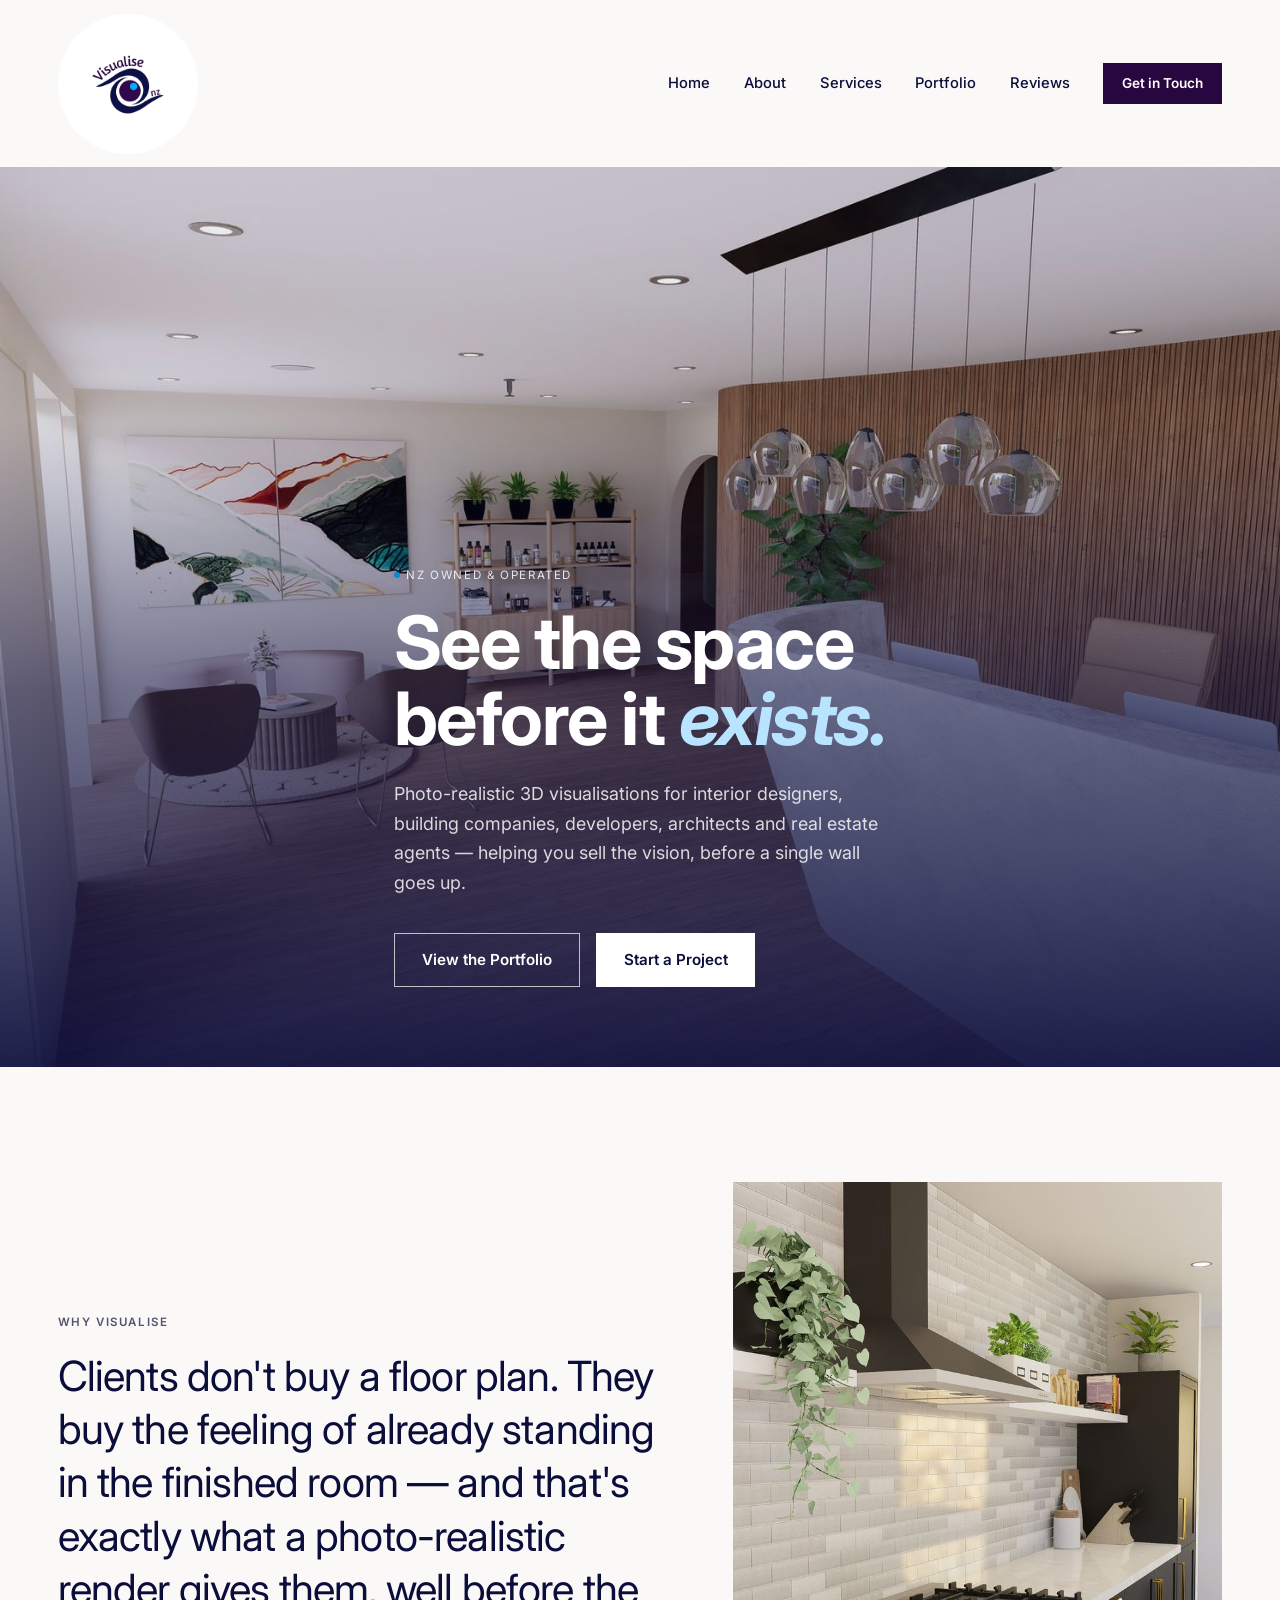
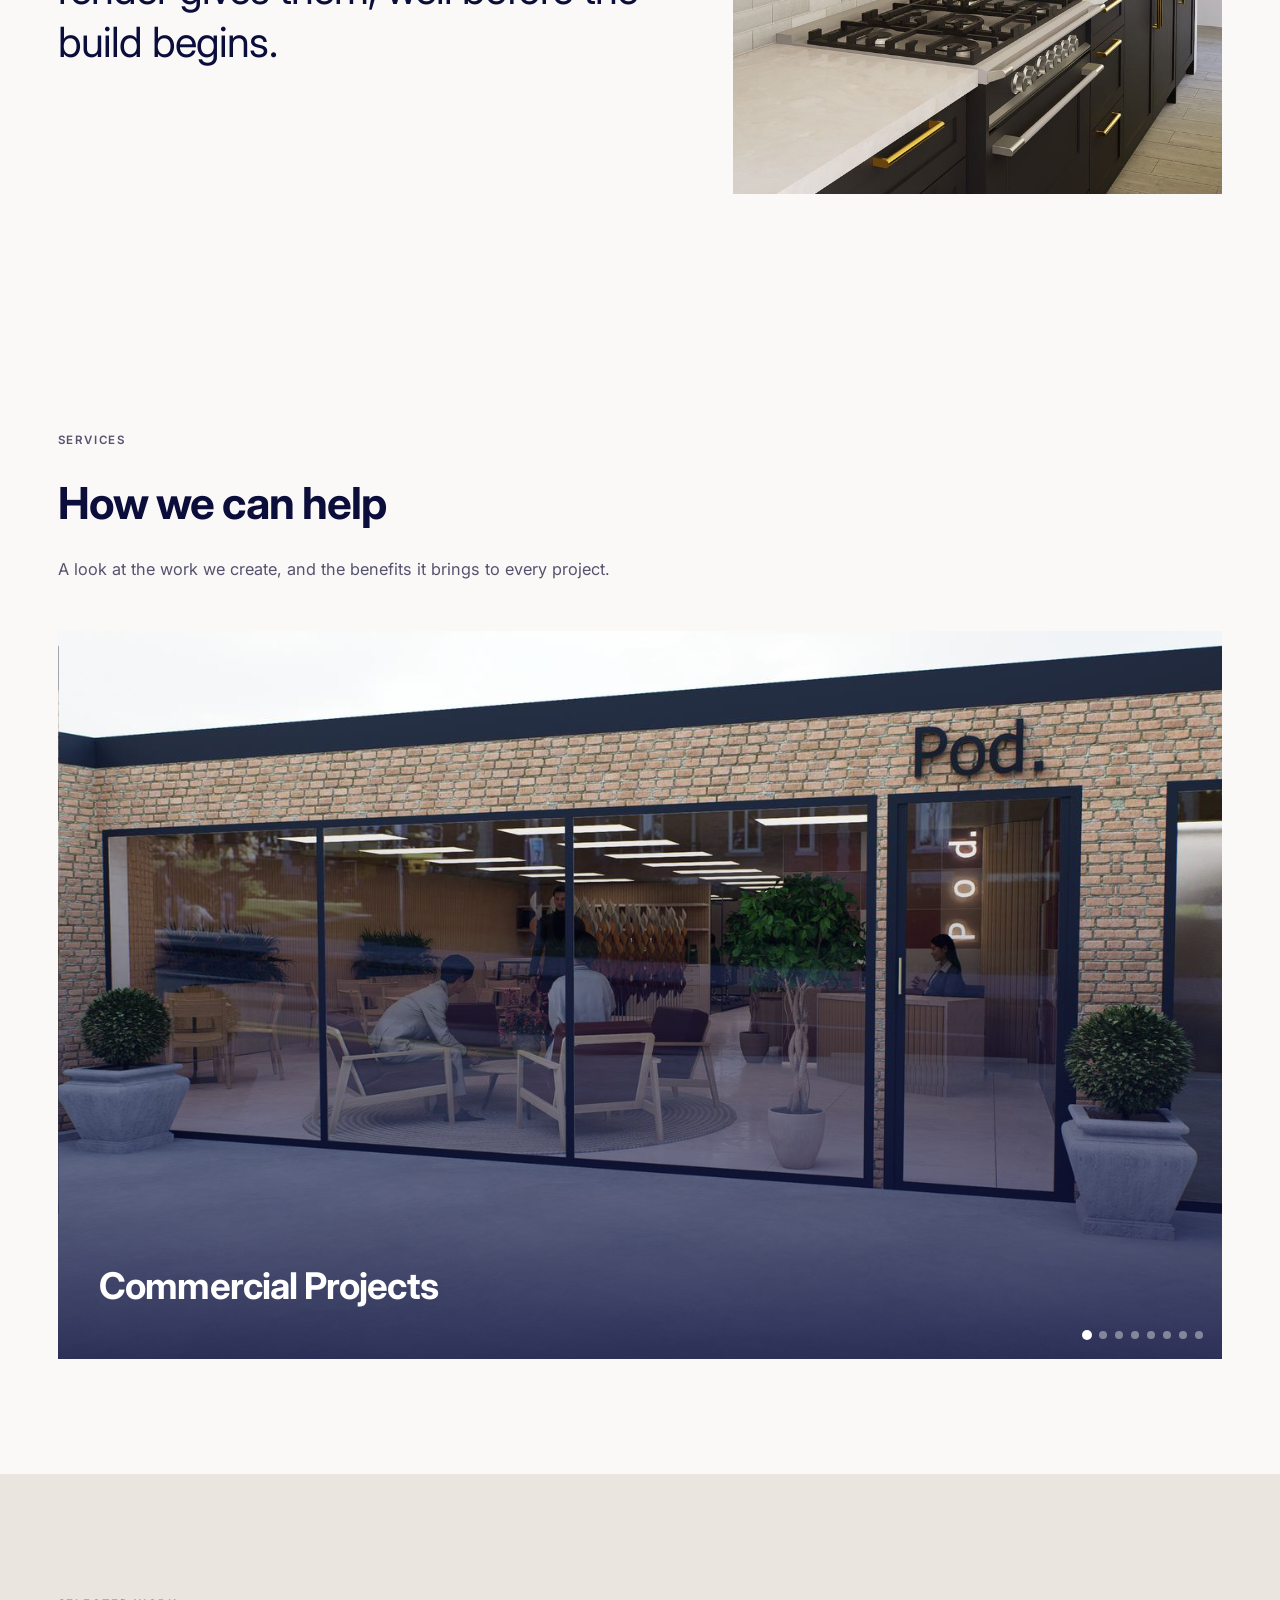
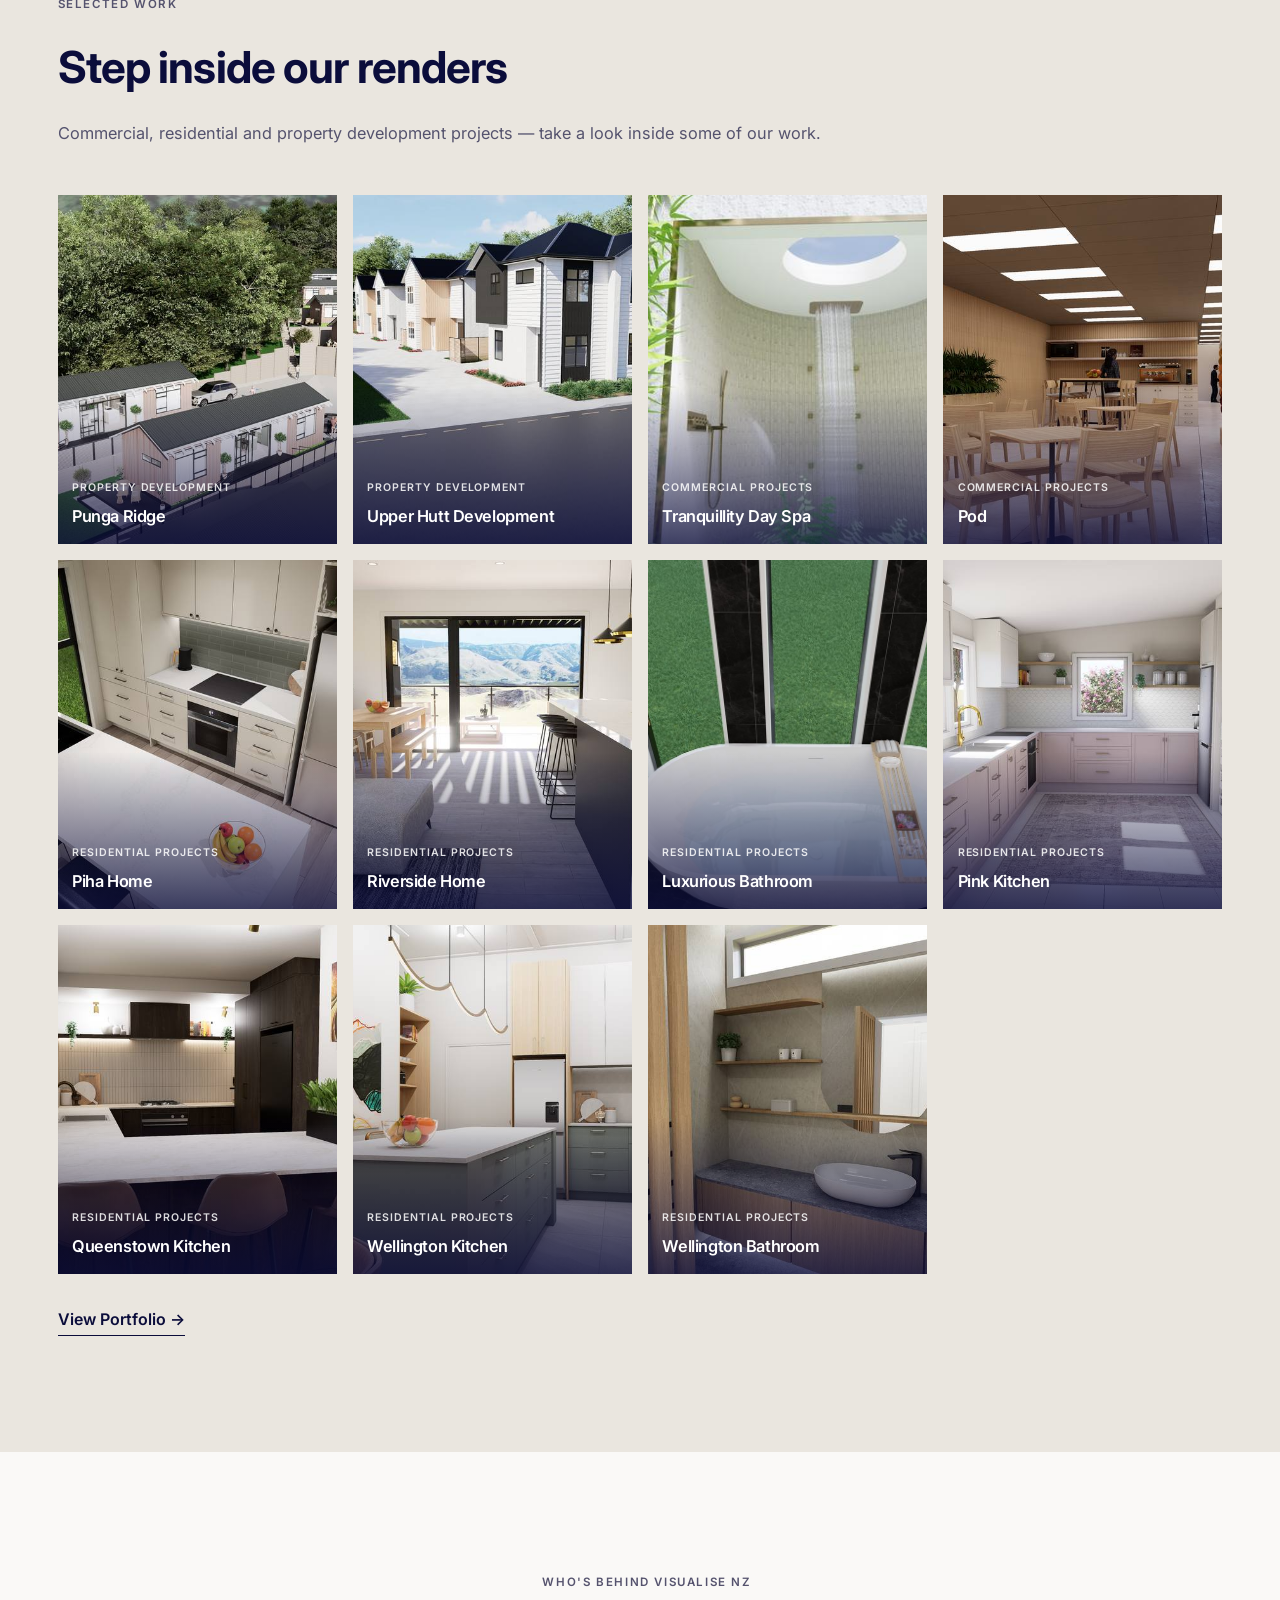
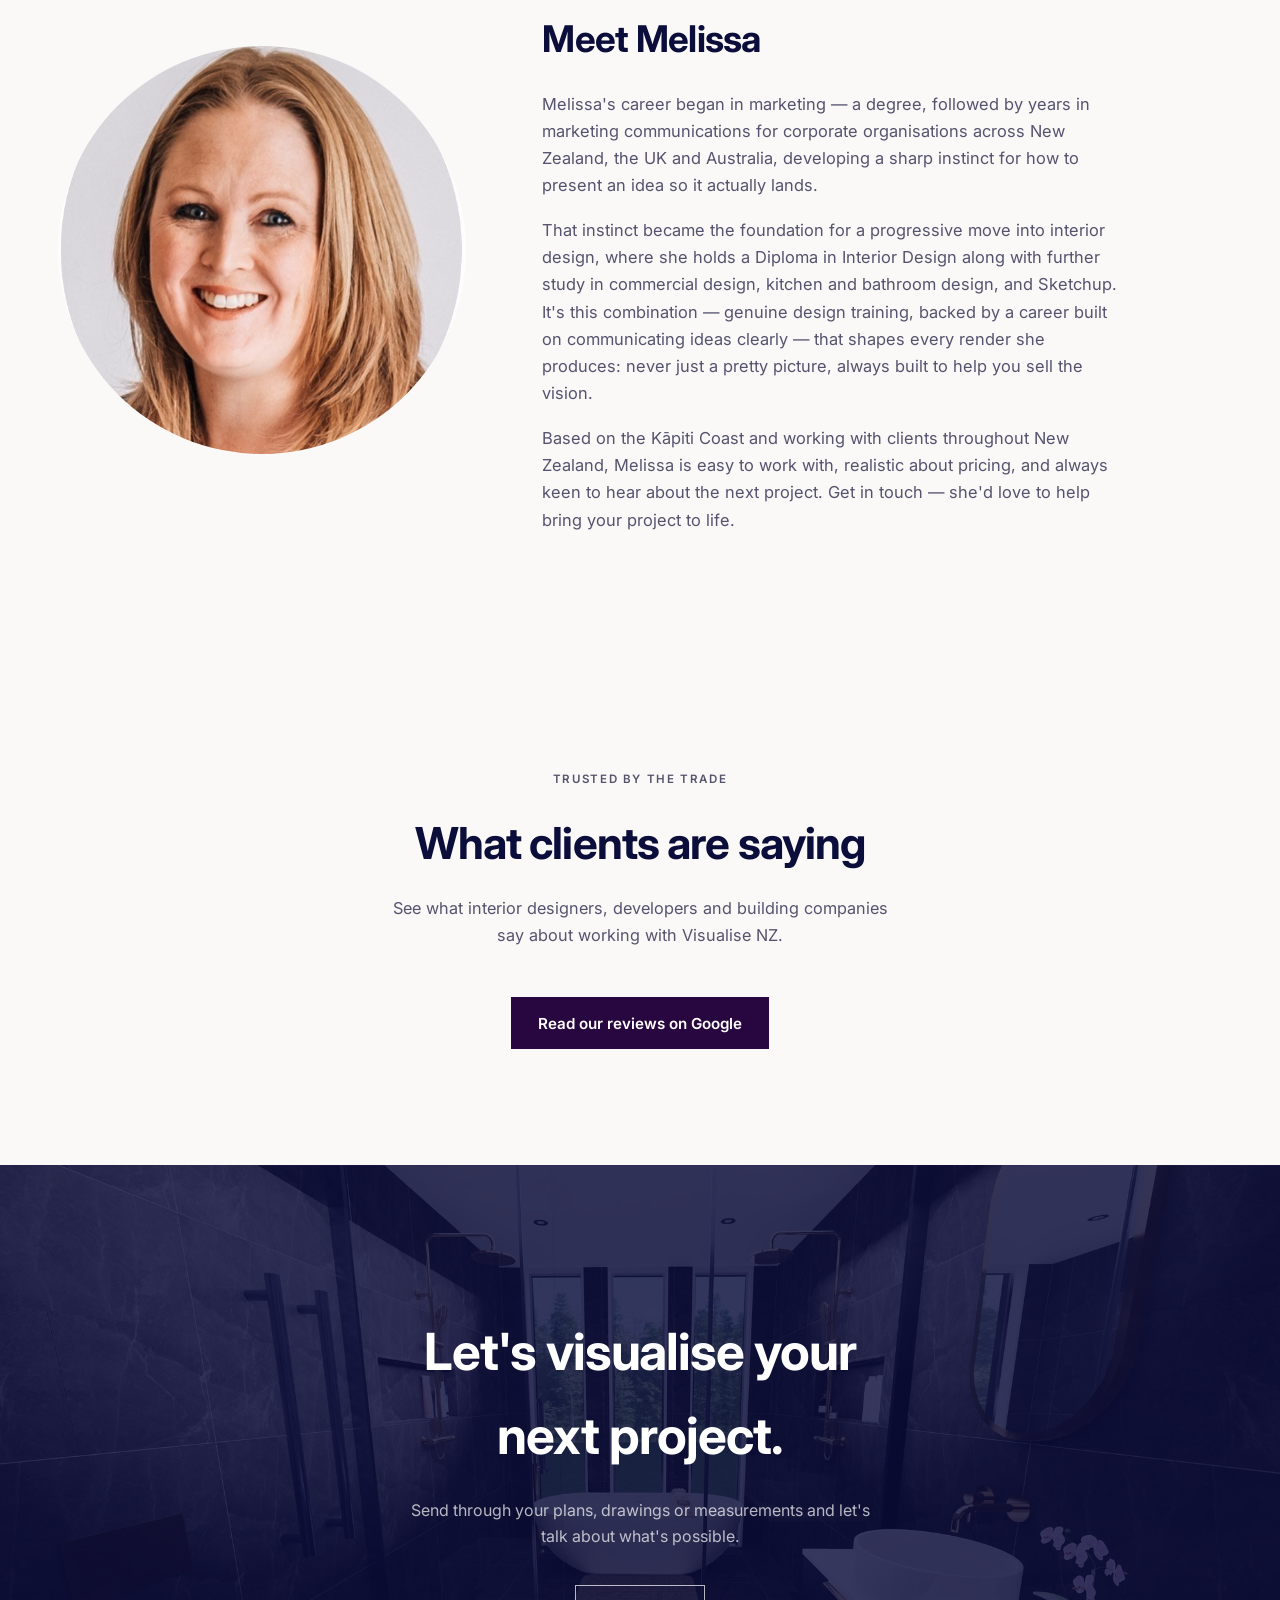
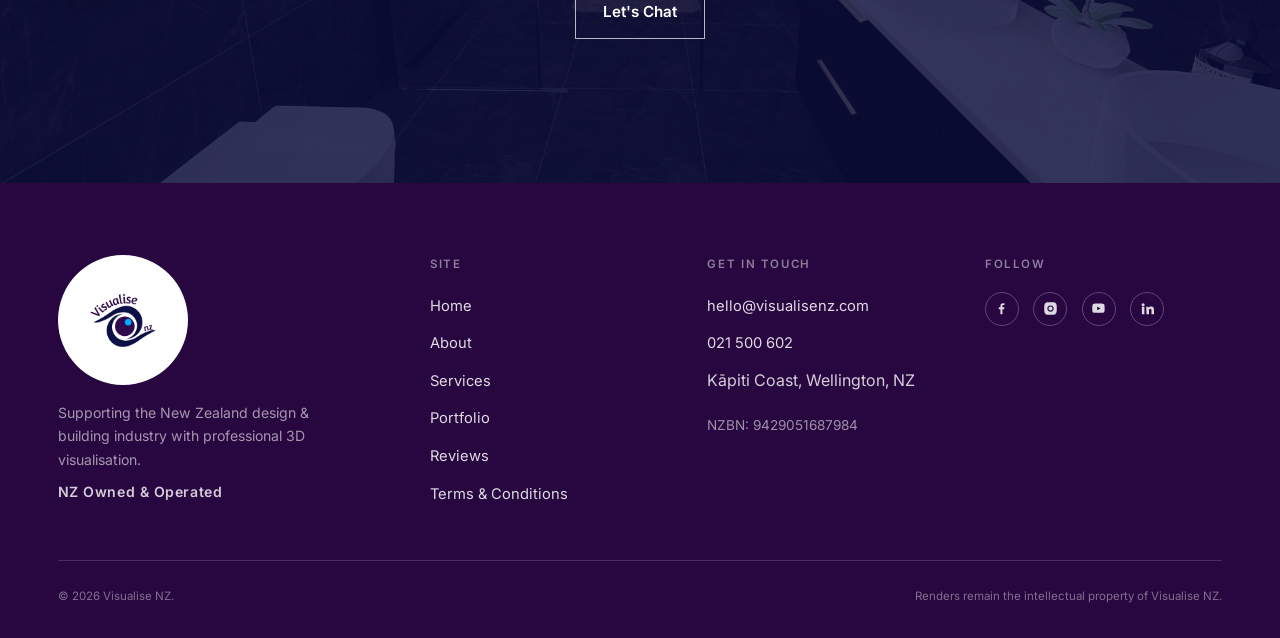
==== commit 7e2350da: "Complete update for CMS" ====
--- a/index.html
+++ b/index.html
@@ -22,12 +22,14 @@
       <span class="brand-mark"><img src="images/icons/logo.png" alt="Visualise NZ logo"></span>
     </a>
     <nav class="nav-links" id="nav-links">
+      <span id="nav-items-container" style="display:contents;">
       <a href="#top">Home</a>
       <a href="#about">About</a>
       <a href="#services">Services</a>
-      <a href="#portfolio">Portfolio</a>
+      <a href="portfolio.html">Portfolio</a>
       <a href="#reviews">Reviews</a>
-      <a href="#contact" class="btn">Get in Touch</a>
+      </span>
+      <a href="mailto:hello@visualisenz.com" id="header-contact-btn" class="btn">Get in Touch</a>
     </nav>
     <button class="nav-toggle" id="nav-toggle" aria-label="Toggle menu" aria-expanded="false" aria-controls="nav-links">
       <span></span><span></span><span></span>
@@ -41,8 +43,8 @@
   <section class="hero" style="background-image:url('images/homepage/hero.jpg');">
     <div class="wrap">
       <span class="hero-badge">NZ Owned &amp; Operated</span>
-      <h1>See the space<br>before it <em>exists.</em></h1>
-      <p class="sub">Photo-realistic 3D visualisations for interior designers, building companies, developers, architects and real estate agents — helping you sell the vision, before a single wall goes up.</p>
+      <h1 id="hero-heading">See the space<br>before it <em>exists.</em></h1>
+      <p class="sub" id="hero-subtext">Photo-realistic 3D visualisations for interior designers, building companies, developers, architects and real estate agents — helping you sell the vision, before a single wall goes up.</p>
       <div class="cta-row">
         <a href="portfolio.html" class="btn btn-outline">View the Portfolio</a>
         <a href="#contact" class="btn btn-solid" style="background:var(--white);color:var(--ink);">Start a Project</a>
@@ -54,7 +56,7 @@
     <div class="wrap">
       <div class="reveal">
         <span class="label">Why Visualise</span>
-        <h2 style="margin-top:1rem;">Clients don't buy a floor plan. They buy the feeling of already standing in the finished room — and that's exactly what a photo-realistic render gives them, well before the build begins.</h2>
+        <h2 id="manifesto-heading" style="margin-top:1rem;">Clients don't buy a floor plan. They buy the feeling of already standing in the finished room — and that's exactly what a photo-realistic render gives them, well before the build begins.</h2>
       </div>
       <div class="img-frame reveal">
         <img src="images/homepage/manifesto.jpg" alt="Photo-realistic render of a kitchen, part of the Riverside Home project, by Visualise NZ">
@@ -66,8 +68,8 @@
     <div class="wrap">
       <div class="section-head reveal">
         <span class="label">Services</span>
-        <h2 class="nowrap-d" style="margin-top:1rem;">How we can help</h2>
-        <p class="sub nowrap-d">A look at the work we create, and the benefits it brings to every project.</p>
+        <h2 class="nowrap-d" id="services-heading" style="margin-top:1rem;">How we can help</h2>
+        <p class="sub nowrap-d" id="services-subtext">A look at the work we create, and the benefits it brings to every project.</p>
       </div>
 
       <div class="slideshow reveal" id="slideshow">
@@ -113,8 +115,8 @@
     <div class="wrap">
       <div class="section-head reveal">
         <span class="label">Selected Work</span>
-        <h2 class="nowrap-d" style="margin-top:1rem;">Step inside our renders</h2>
-        <p class="sub nowrap-d">Commercial, residential and property development projects — take a look inside some of our work.</p>
+        <h2 class="nowrap-d" id="work-heading" style="margin-top:1rem;">Step inside our renders</h2>
+        <p class="sub nowrap-d" id="work-subtext">Commercial, residential and property development projects — take a look inside some of our work.</p>
       </div>
 
       <div class="work-grid">
@@ -177,7 +179,7 @@
       </div>
       <div class="reveal">
         <span class="label">Who's Behind Visualise NZ</span>
-        <h2 style="margin-top:1rem;">Meet Melissa</h2>
+        <h2 id="about-heading" style="margin-top:1rem;">Meet Melissa</h2>
         <p class="bio">Melissa's career began in marketing — a degree, followed by years in marketing communications for corporate organisations across New Zealand, the UK and Australia, developing a sharp instinct for how to present an idea so it actually lands.</p>
         <p class="bio" style="margin-top:1.1rem;">That instinct became the foundation for a progressive move into interior design, where she holds a Diploma in Interior Design along with further study in commercial design, kitchen and bathroom design, and Sketchup. It's this combination — genuine design training, backed by a career built on communicating ideas clearly — that shapes every render she produces: never just a pretty picture, always built to help you sell the vision.</p>
         <p class="bio" id="bio-text" style="margin-top:1.1rem;">Based on the Kāpiti Coast and working with clients throughout New Zealand, Melissa is easy to work with, realistic about pricing, and always keen to hear about the next project. Get in touch — she'd love to help bring your project to life.</p>
@@ -189,8 +191,8 @@
     <div class="wrap">
       <div class="section-head reveal">
         <span class="label">Trusted By The Trade</span>
-        <h2 style="margin-top:1rem;">What clients are saying</h2>
-        <p class="sub" style="margin-left:auto;margin-right:auto;">See what interior designers, developers and building companies say about working with Visualise NZ.</p>
+        <h2 id="reviews-heading" style="margin-top:1rem;">What clients are saying</h2>
+        <p class="sub" id="reviews-subtext" style="margin-left:auto;margin-right:auto;">See what interior designers, developers and building companies say about working with Visualise NZ.</p>
       </div>
       <a href="https://share.google/uz5BSb3SUm9aPpeZi" id="reviews-btn" target="_blank" rel="noopener" class="btn btn-solid" style="background:var(--plum);color:var(--white);">Read our reviews on Google</a>
     </div>
@@ -198,8 +200,8 @@
 
   <section class="final-cta" style="background-image:url('images/homepage/final-cta.jpg');">
     <div class="wrap">
-      <h2 class="reveal">Let's visualise your next project.</h2>
-      <p class="sub reveal">Send through your plans, drawings or measurements and let's talk about what's possible.</p>
+      <h2 class="reveal" id="cta-heading">Let's visualise your next project.</h2>
+      <p class="sub reveal" id="cta-subtext">Send through your plans, drawings or measurements and let's talk about what's possible.</p>
       <div class="cta-row reveal">
         <a href="mailto:hello@visualisenz.com" id="chat-btn" class="btn btn-outline">Let's Chat</a>
       </div>
@@ -213,16 +215,16 @@
     <div class="footer-grid">
       <div class="footer-brand">
         <span class="footer-mark"><img src="images/icons/logo.png" alt="Visualise NZ logo"></span>
-        <p>Supporting the New Zealand design &amp; building industry with professional 3D visualisation.</p>
+        <p id="footer-description">Supporting the New Zealand design &amp; building industry with professional 3D visualisation.</p>
         <p style="margin-top:0.6rem; font-weight:600; letter-spacing:0.04em; color:rgba(255,255,255,0.8);">NZ Owned &amp; Operated</p>
       </div>
       <div class="footer-col">
         <span class="label">Site</span>
-        <ul>
+        <ul id="footer-nav-items-container">
           <li><a href="#top">Home</a></li>
           <li><a href="#about">About</a></li>
           <li><a href="#services">Services</a></li>
-          <li><a href="#portfolio">Portfolio</a></li>
+          <li><a href="portfolio.html">Portfolio</a></li>
           <li><a href="#reviews">Reviews</a></li>
           <li><a href="terms.html">Terms &amp; Conditions</a></li>
         </ul>
--- a/css/style.css
+++ b/css/style.css
@@ -27,12 +27,12 @@
 a{ color:inherit; text-decoration:none; }
 .label{ font-family:var(--font-body); font-weight:600; font-size:0.72rem; letter-spacing:0.14em; text-transform:uppercase; color:var(--ink-soft); }
 
-header{ position:fixed; top:0; left:0; right:0; z-index:100; padding:1.4rem 0; transition:background .4s ease, padding .4s ease, box-shadow .4s ease; }
-.nav-links a:not(.btn){ font-size:0.92rem; font-weight:500; color:var(--white); transition:color .4s ease, opacity .2s ease; }
+header{ position:static; z-index:100; padding:0.85rem 0; background:rgba(250,249,247,0.94); backdrop-filter:blur(10px); -webkit-backdrop-filter:blur(10px); box-shadow:0 1px 0 rgba(11,13,59,0.08); }
+.nav-links a:not(.btn){ font-size:0.92rem; font-weight:500; color:var(--ink); transition:opacity .2s ease; }
 .nav-links a:not(.btn):hover{ opacity:0.7; }
 .nav-links .btn{ background:var(--plum); color:var(--white); padding:0.7em 1.4em; font-size:0.85rem; border-radius:0; }
 .nav-links .btn:hover{ background:var(--aqua); color:var(--white); }
-.nav-toggle span{ width:22px; height:2px; background:var(--white); transition:background .4s ease; }
+.nav-toggle span{ width:22px; height:2px; background:var(--ink); }
 
 .footer-col a{ font-size:0.92rem; color:rgba(255,255,255,0.85); transition:color .2s ease; }
 .socials a{ width:34px; height:34px; border-radius:50%; border:1px solid rgba(255,255,255,0.25); display:flex; align-items:center; justify-content:center; transition:border-color .2s ease; }
@@ -96,7 +96,6 @@
 
 header .bar{ display:flex; align-items:center; justify-content:space-between; gap:1.5rem; }
 
-header.scrolled{ background:rgba(250,249,247,0.94); backdrop-filter:blur(10px); -webkit-backdrop-filter:blur(10px); padding:0.85rem 0; box-shadow:0 1px 0 rgba(11,13,59,0.08); }
 
 .brand{ display:flex; align-items:center; gap:0.65rem; }
 
@@ -110,7 +109,6 @@
 
 
 
-header.scrolled .nav-links a:not(.btn){ color:var(--ink); }
 
 
 
@@ -120,7 +118,6 @@
 
 
 
-header.scrolled .nav-toggle span{ background:var(--ink); }
 
 @media (max-width:900px){
     .nav-links{
@@ -332,7 +329,7 @@
 
 .folio-hero::after{ content:""; position:absolute; inset:0; background:linear-gradient(0deg, rgba(11,13,59,0.88) 0%, rgba(11,13,59,0.5) 55%, rgba(11,13,59,0.12) 100%); }
 
-.folio-hero .wrap{ position:relative; z-index:2; padding:12rem 0 2.6rem; }
+.folio-hero .wrap{ position:relative; z-index:2; padding:2.5rem 0 2.6rem; }
 
 .folio-hero .label{ color:rgba(255,255,255,0.8); }
 
@@ -340,7 +337,7 @@
 
 .folio-hero p{ color:rgba(255,255,255,0.82); font-size:1.02rem; max-width:none; margin-top:1rem; }
 
-.filters{ position:sticky; top:186px; z-index:50; background:rgba(250,249,247,0.96); backdrop-filter:blur(8px); border-bottom:1px solid rgba(11,13,59,0.1); padding:1.1rem 0; }
+.filters{ position:sticky; top:0; z-index:50; background:rgba(250,249,247,0.96); backdrop-filter:blur(8px); border-bottom:1px solid rgba(11,13,59,0.1); padding:1.1rem 0; }
 
 .filter-row{ display:flex; flex-wrap:wrap; gap:1.9rem; }
 
@@ -453,7 +450,7 @@
     .brand-mark img{ height:66px; width:66px; }
   }
 
-.page-hero{ padding:clamp(11.5rem,17vw,13rem) 0 2.5rem; }
+.page-hero{ padding:3rem 0 2.5rem; }
 
 .page-hero h1{ font-size:clamp(2rem,4.4vw,3rem); }
 
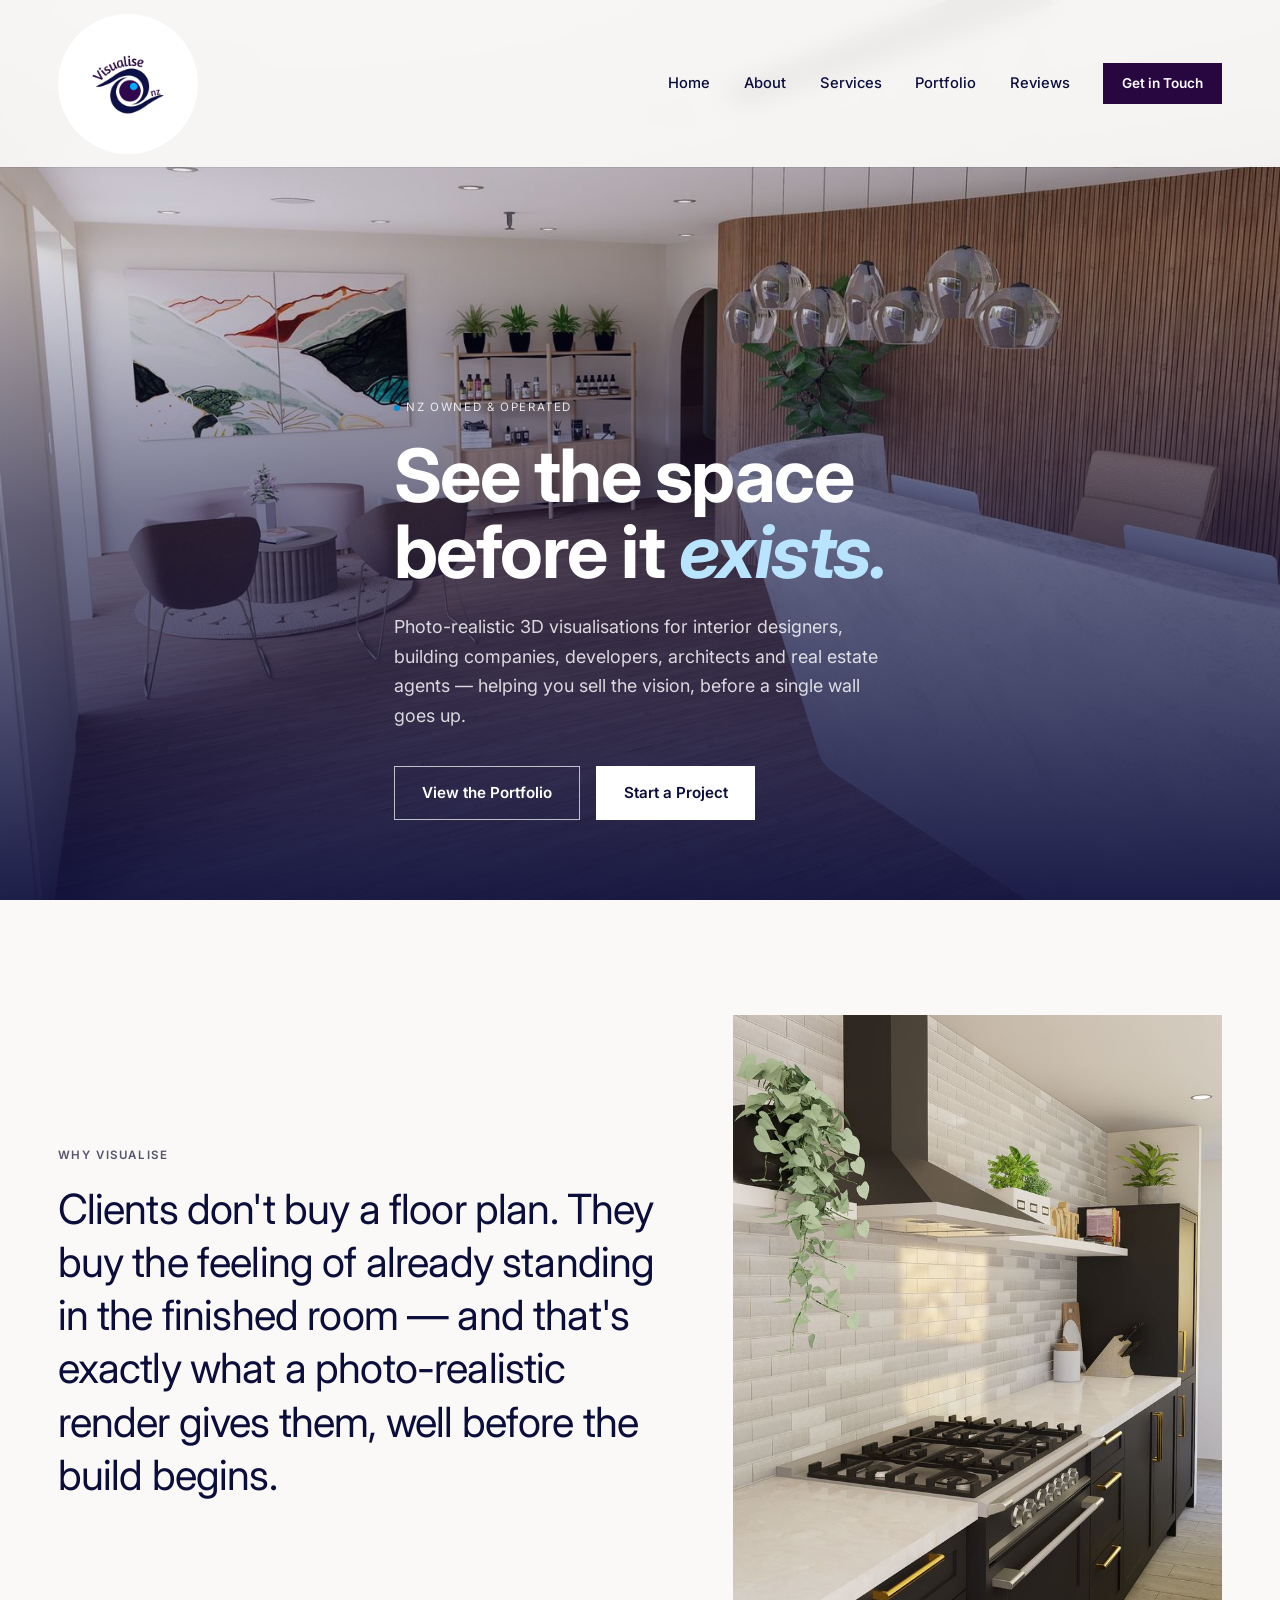
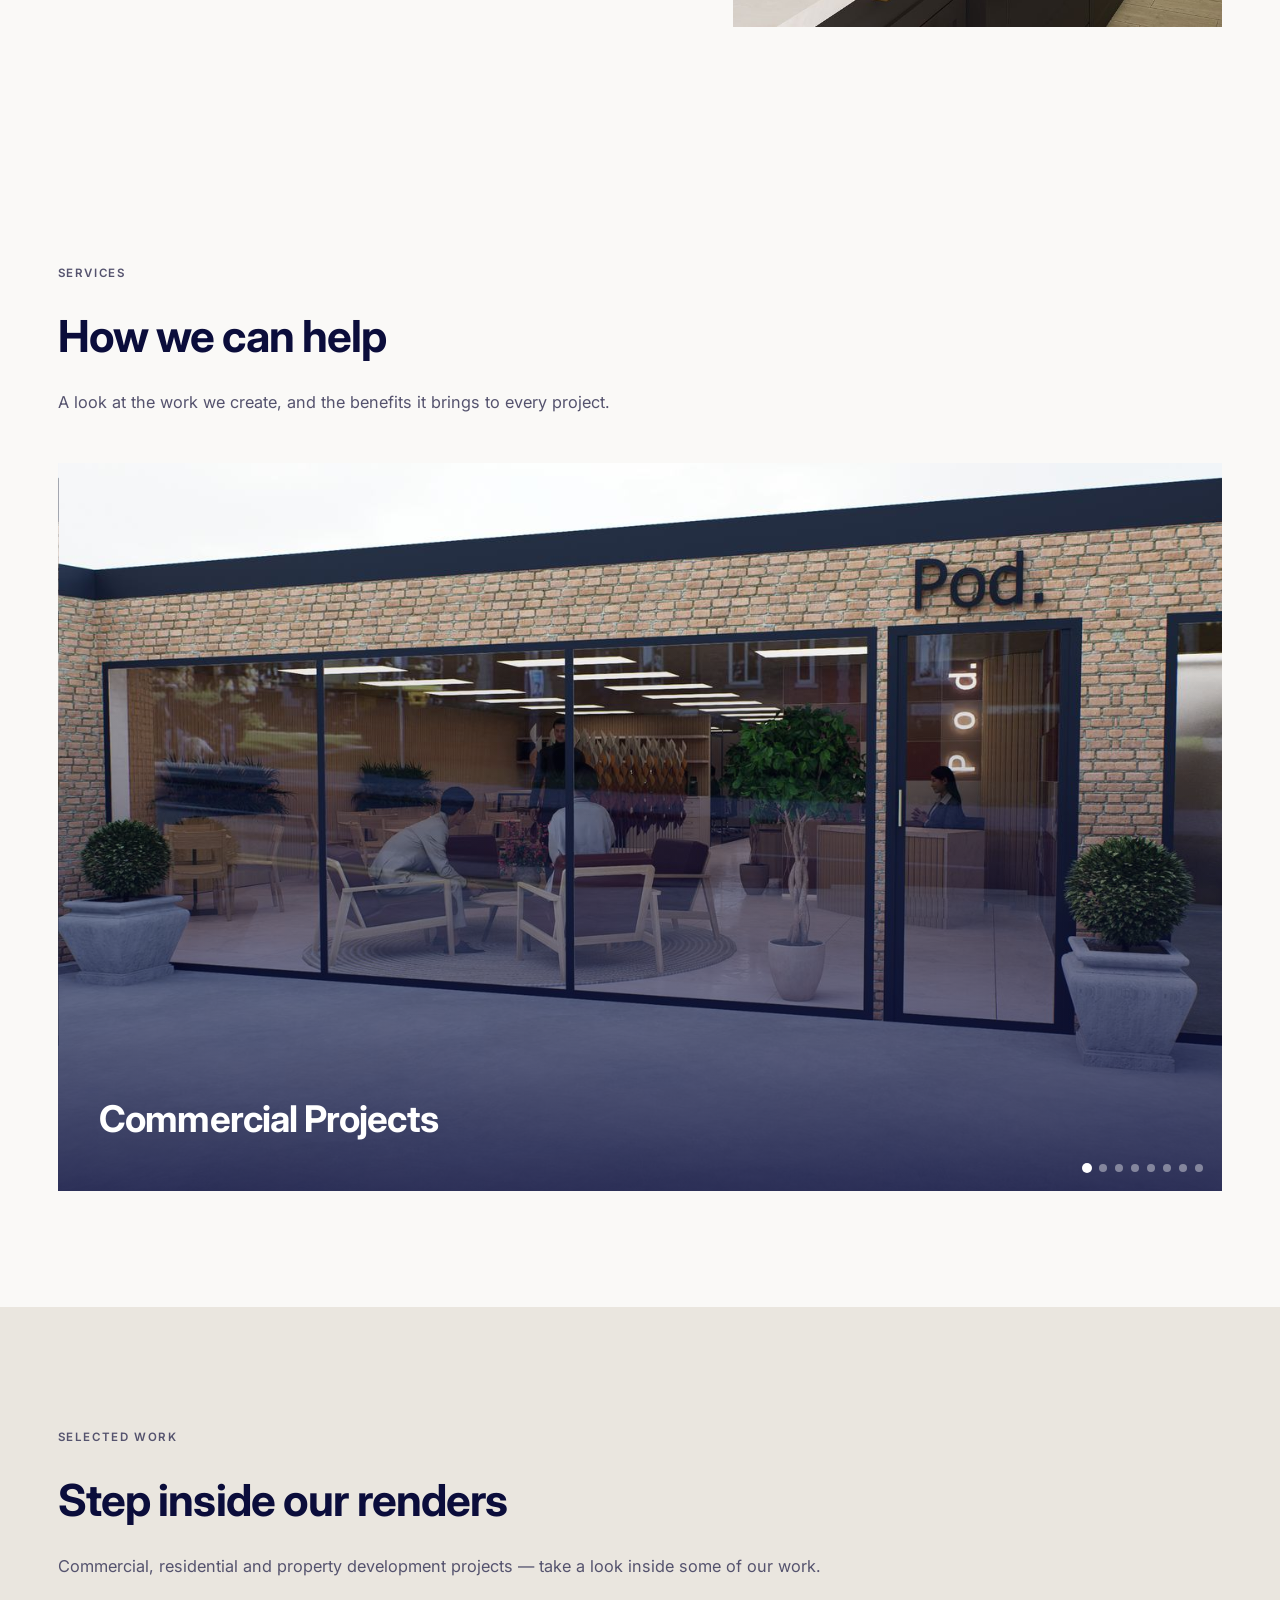
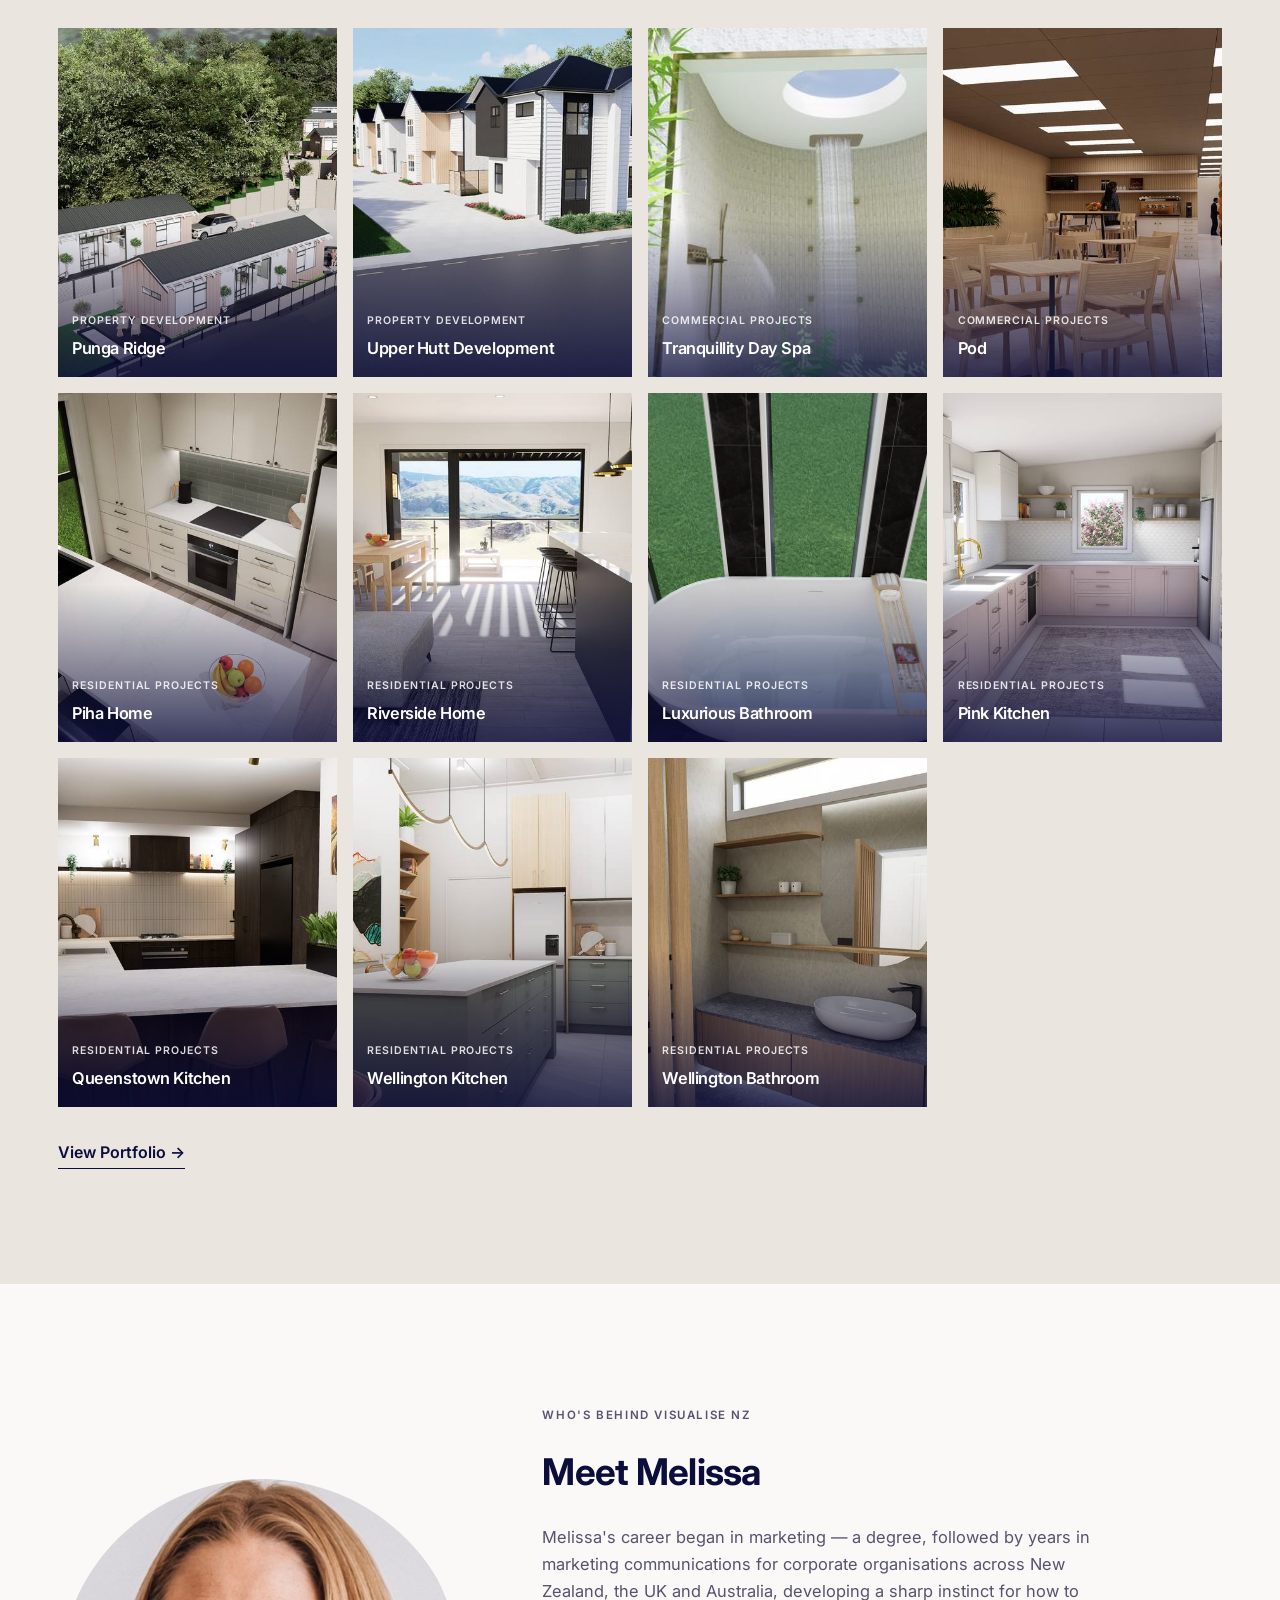
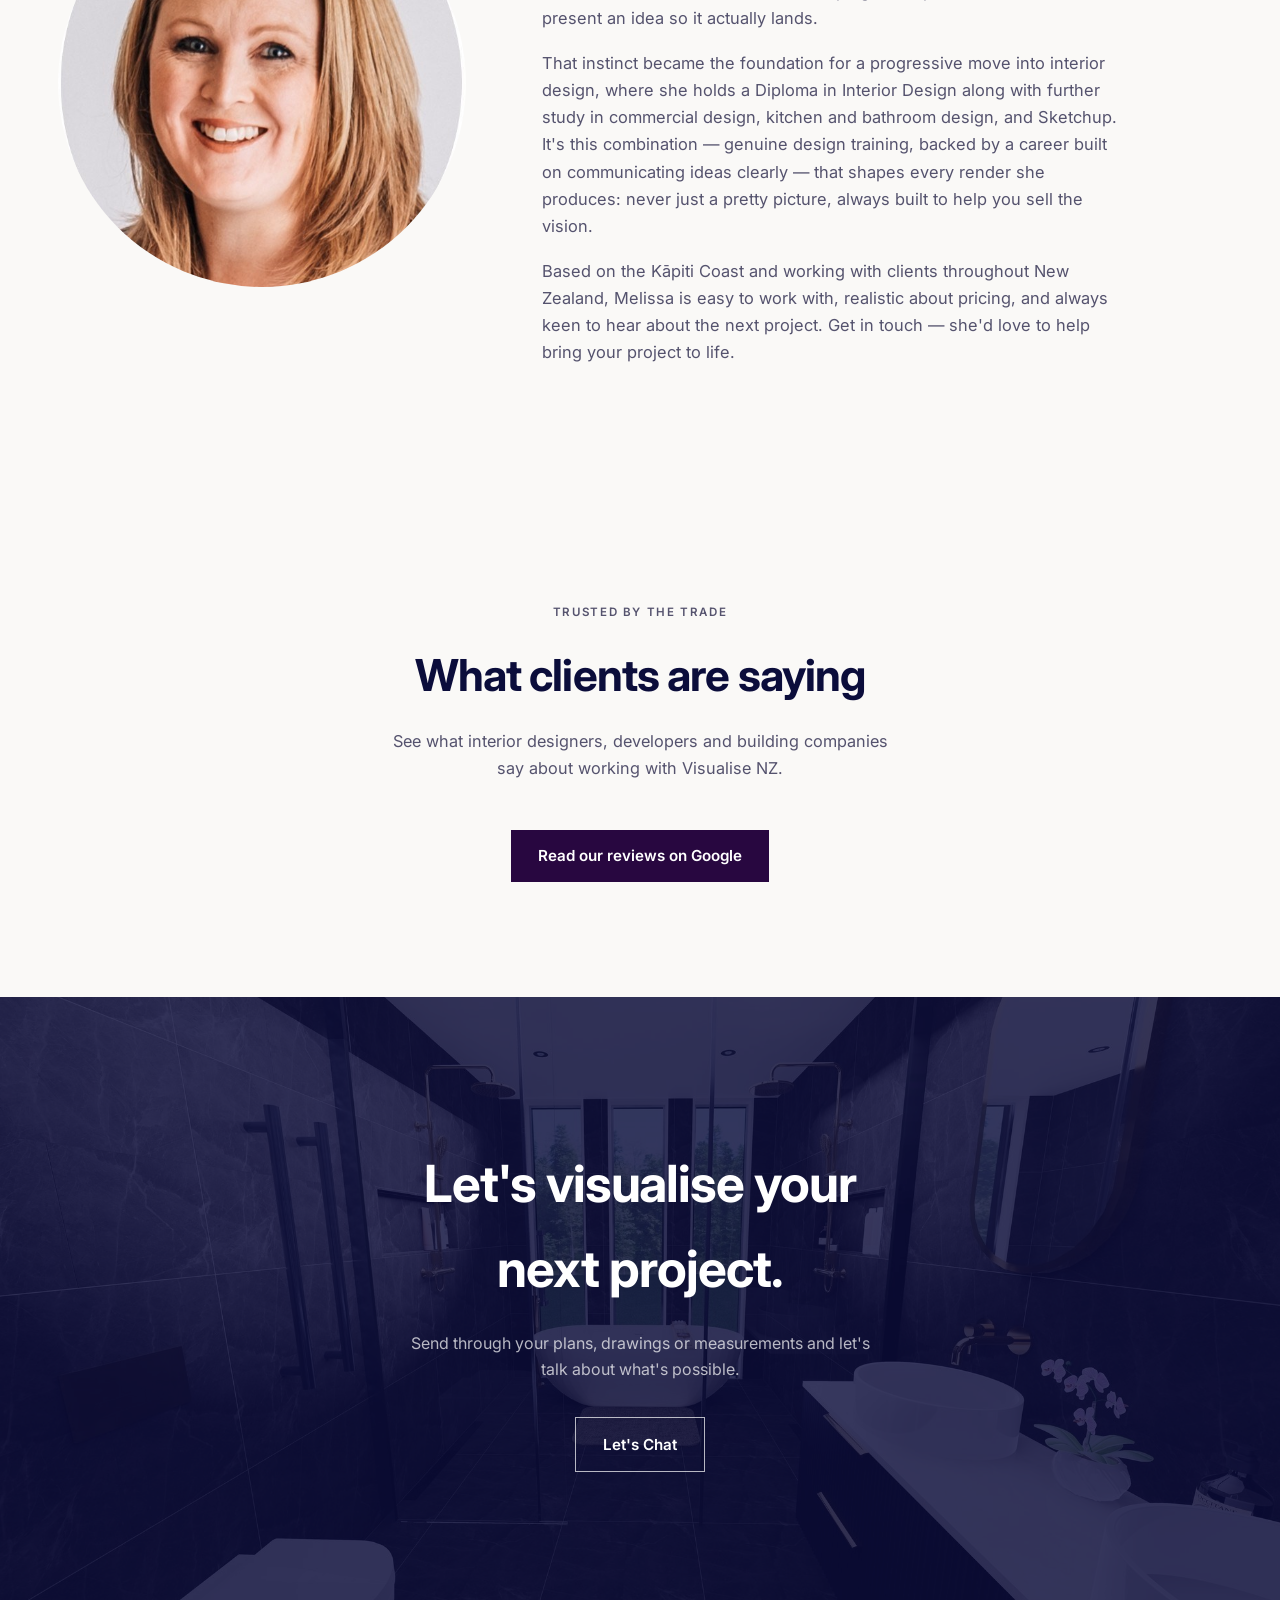
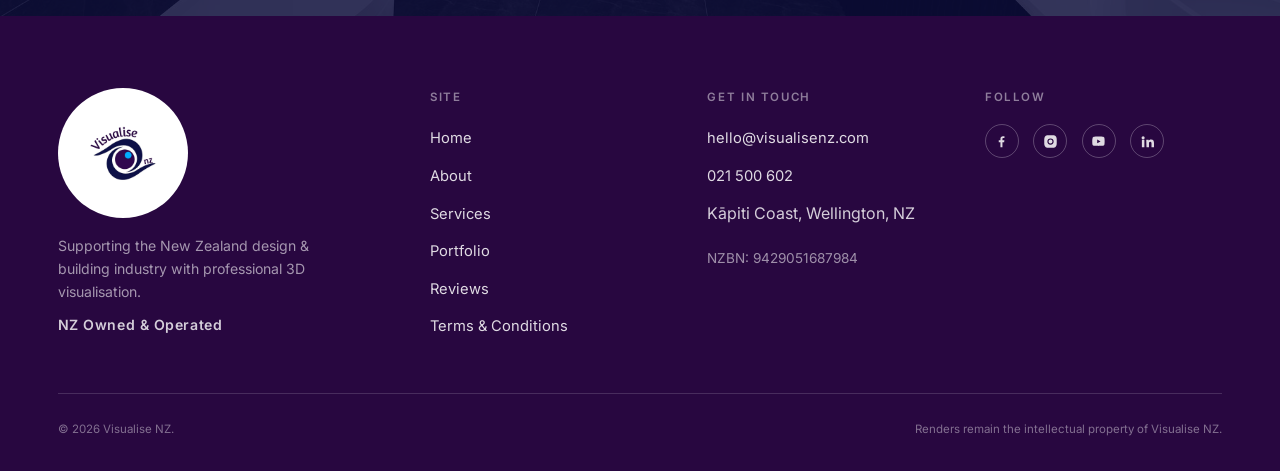
==== commit dc5eff7f: "Tidying up loose ends" ====
--- a/index.html
+++ b/index.html
@@ -22,13 +22,11 @@
       <span class="brand-mark"><img src="images/icons/logo.png" alt="Visualise NZ logo"></span>
     </a>
     <nav class="nav-links" id="nav-links">
-      <span id="nav-items-container" style="display:contents;">
       <a href="#top">Home</a>
       <a href="#about">About</a>
       <a href="#services">Services</a>
       <a href="portfolio.html">Portfolio</a>
       <a href="#reviews">Reviews</a>
-      </span>
       <a href="mailto:hello@visualisenz.com" id="header-contact-btn" class="btn">Get in Touch</a>
     </nav>
     <button class="nav-toggle" id="nav-toggle" aria-label="Toggle menu" aria-expanded="false" aria-controls="nav-links">
--- a/css/style.css
+++ b/css/style.css
@@ -28,11 +28,22 @@
 .label{ font-family:var(--font-body); font-weight:600; font-size:0.72rem; letter-spacing:0.14em; text-transform:uppercase; color:var(--ink-soft); }
 
 header{ position:static; z-index:100; padding:0.85rem 0; background:rgba(250,249,247,0.94); backdrop-filter:blur(10px); -webkit-backdrop-filter:blur(10px); box-shadow:0 1px 0 rgba(11,13,59,0.08); }
+@media (min-width:901px){
+  header{ position:fixed; top:0; left:0; right:0; }
+}
 .nav-links a:not(.btn){ font-size:0.92rem; font-weight:500; color:var(--ink); transition:opacity .2s ease; }
 .nav-links a:not(.btn):hover{ opacity:0.7; }
 .nav-links .btn{ background:var(--plum); color:var(--white); padding:0.7em 1.4em; font-size:0.85rem; border-radius:0; }
 .nav-links .btn:hover{ background:var(--aqua); color:var(--white); }
 .nav-toggle span{ width:22px; height:2px; background:var(--ink); }
+
+/* Anchor-jump targets: clear the fixed header (desktop) and, on the portfolio page, the sticky filter bar too */
+#services, #about, #reviews, #top{ scroll-margin-top:20px; }
+.cat-group, .project{ scroll-margin-top:80px; }
+@media (min-width:901px){
+  #services, #about, #reviews, #top{ scroll-margin-top:190px; }
+  .cat-group, .project{ scroll-margin-top:260px; }
+}
 
 .footer-col a{ font-size:0.92rem; color:rgba(255,255,255,0.85); transition:color .2s ease; }
 .socials a{ width:34px; height:34px; border-radius:50%; border:1px solid rgba(255,255,255,0.25); display:flex; align-items:center; justify-content:center; transition:border-color .2s ease; }
@@ -330,6 +341,9 @@
 .folio-hero::after{ content:""; position:absolute; inset:0; background:linear-gradient(0deg, rgba(11,13,59,0.88) 0%, rgba(11,13,59,0.5) 55%, rgba(11,13,59,0.12) 100%); }
 
 .folio-hero .wrap{ position:relative; z-index:2; padding:2.5rem 0 2.6rem; }
+@media (min-width:901px){
+  .folio-hero .wrap{ padding:12rem 0 2.6rem; }
+}
 
 .folio-hero .label{ color:rgba(255,255,255,0.8); }
 
@@ -451,6 +465,9 @@
   }
 
 .page-hero{ padding:3rem 0 2.5rem; }
+@media (min-width:901px){
+  .page-hero{ padding:clamp(11.5rem,17vw,13rem) 0 2.5rem; }
+}
 
 .page-hero h1{ font-size:clamp(2rem,4.4vw,3rem); }
 
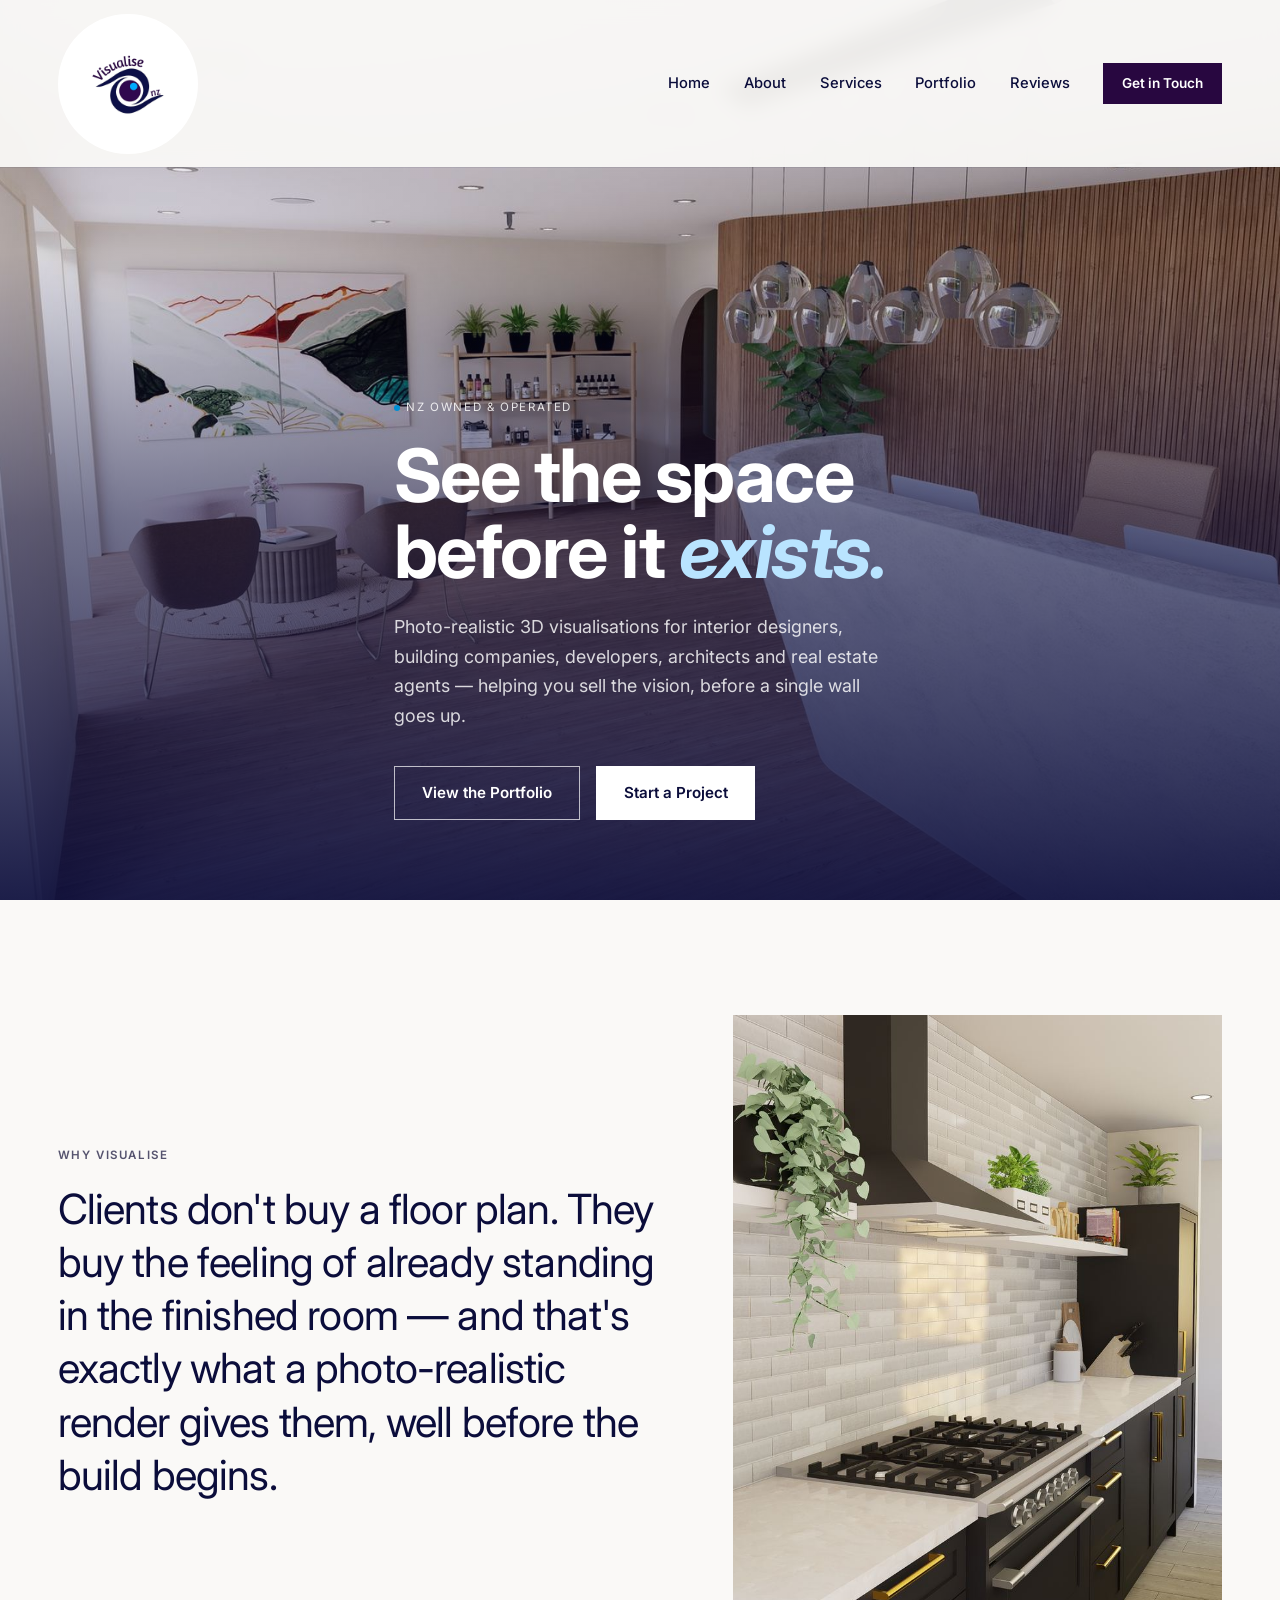
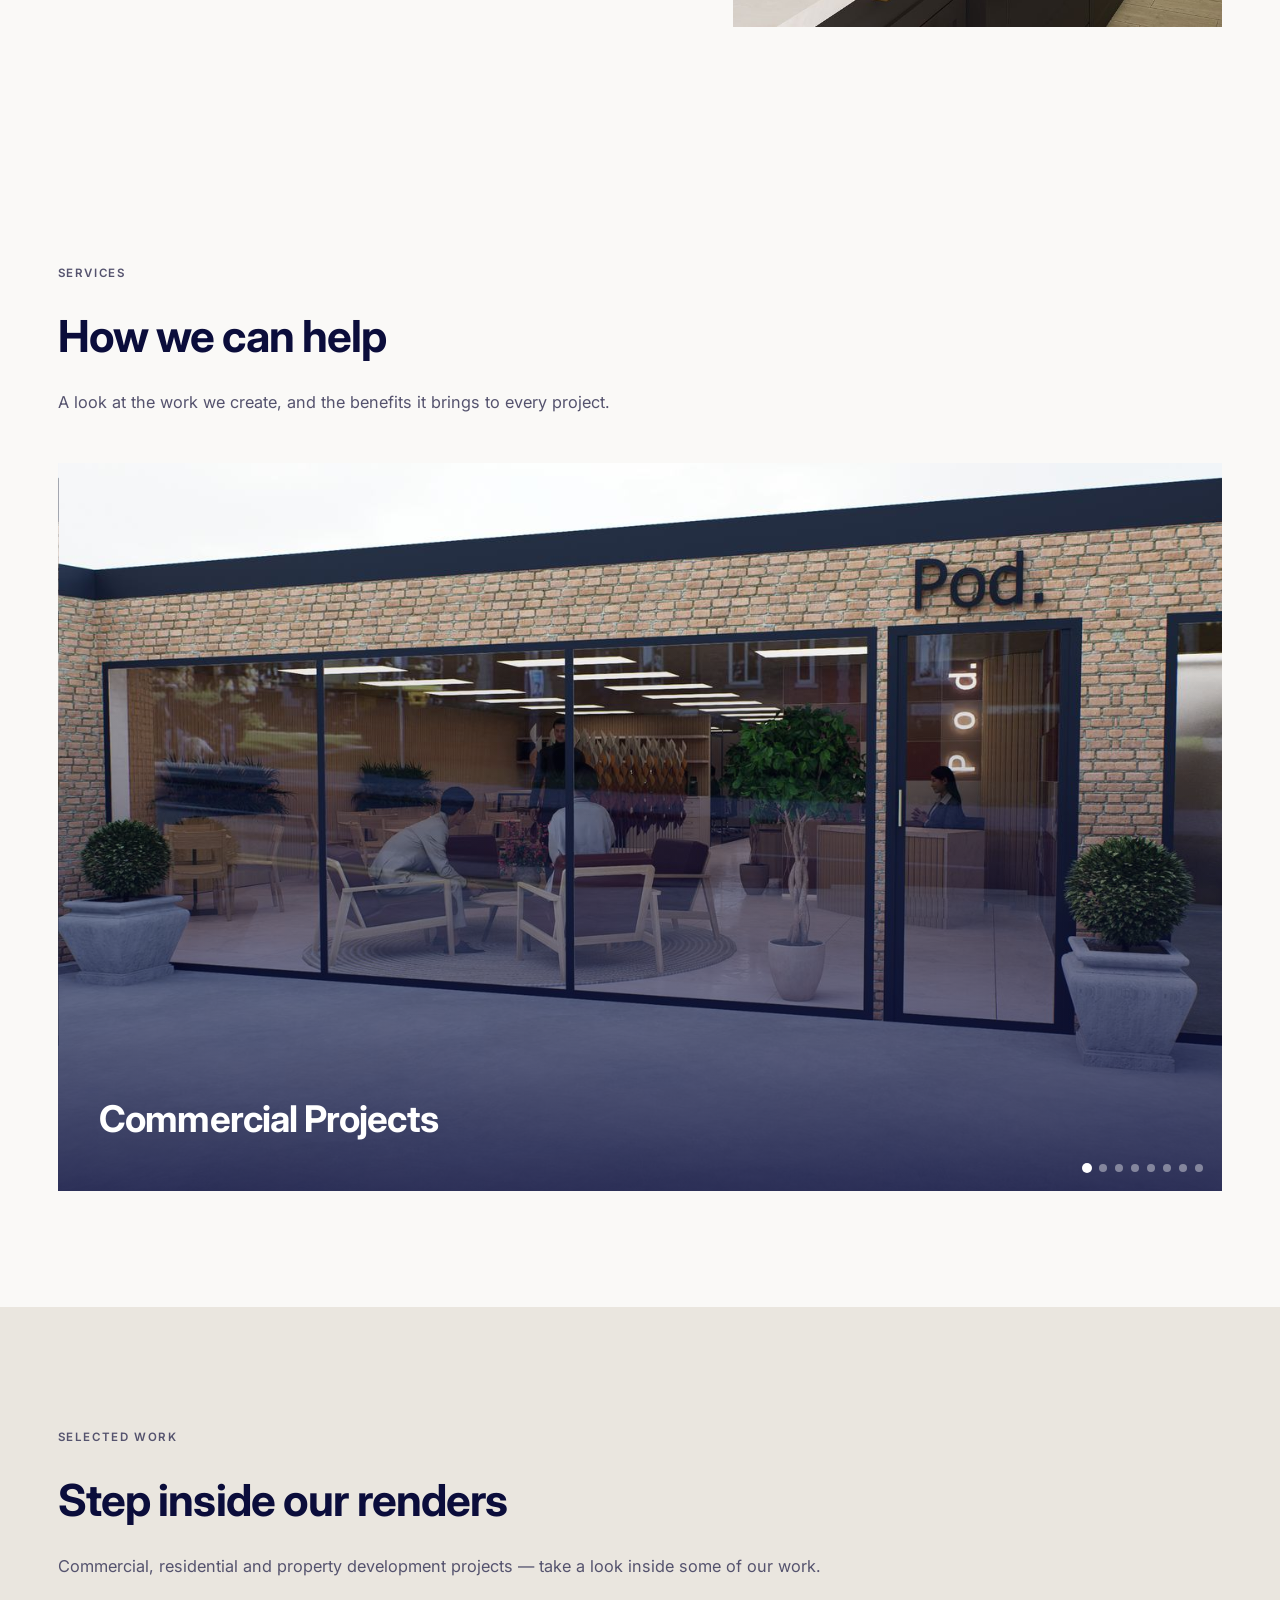
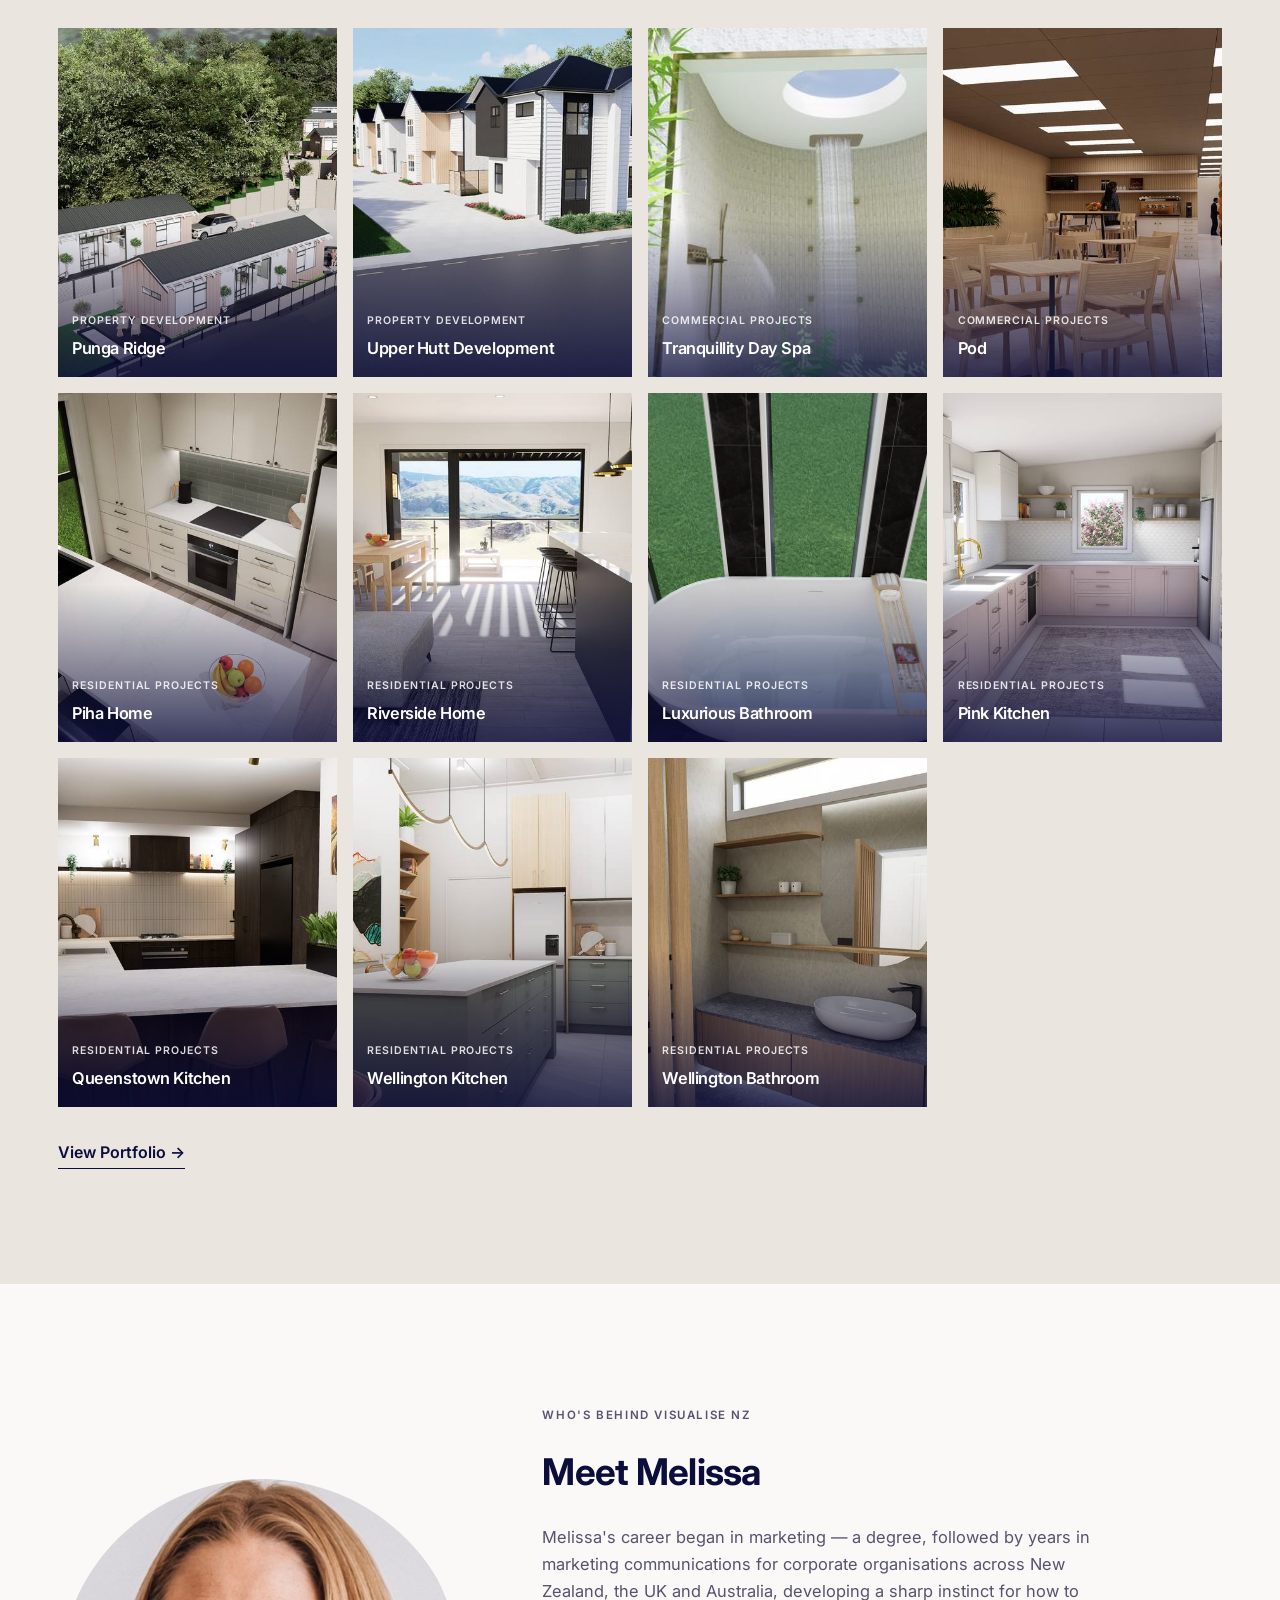
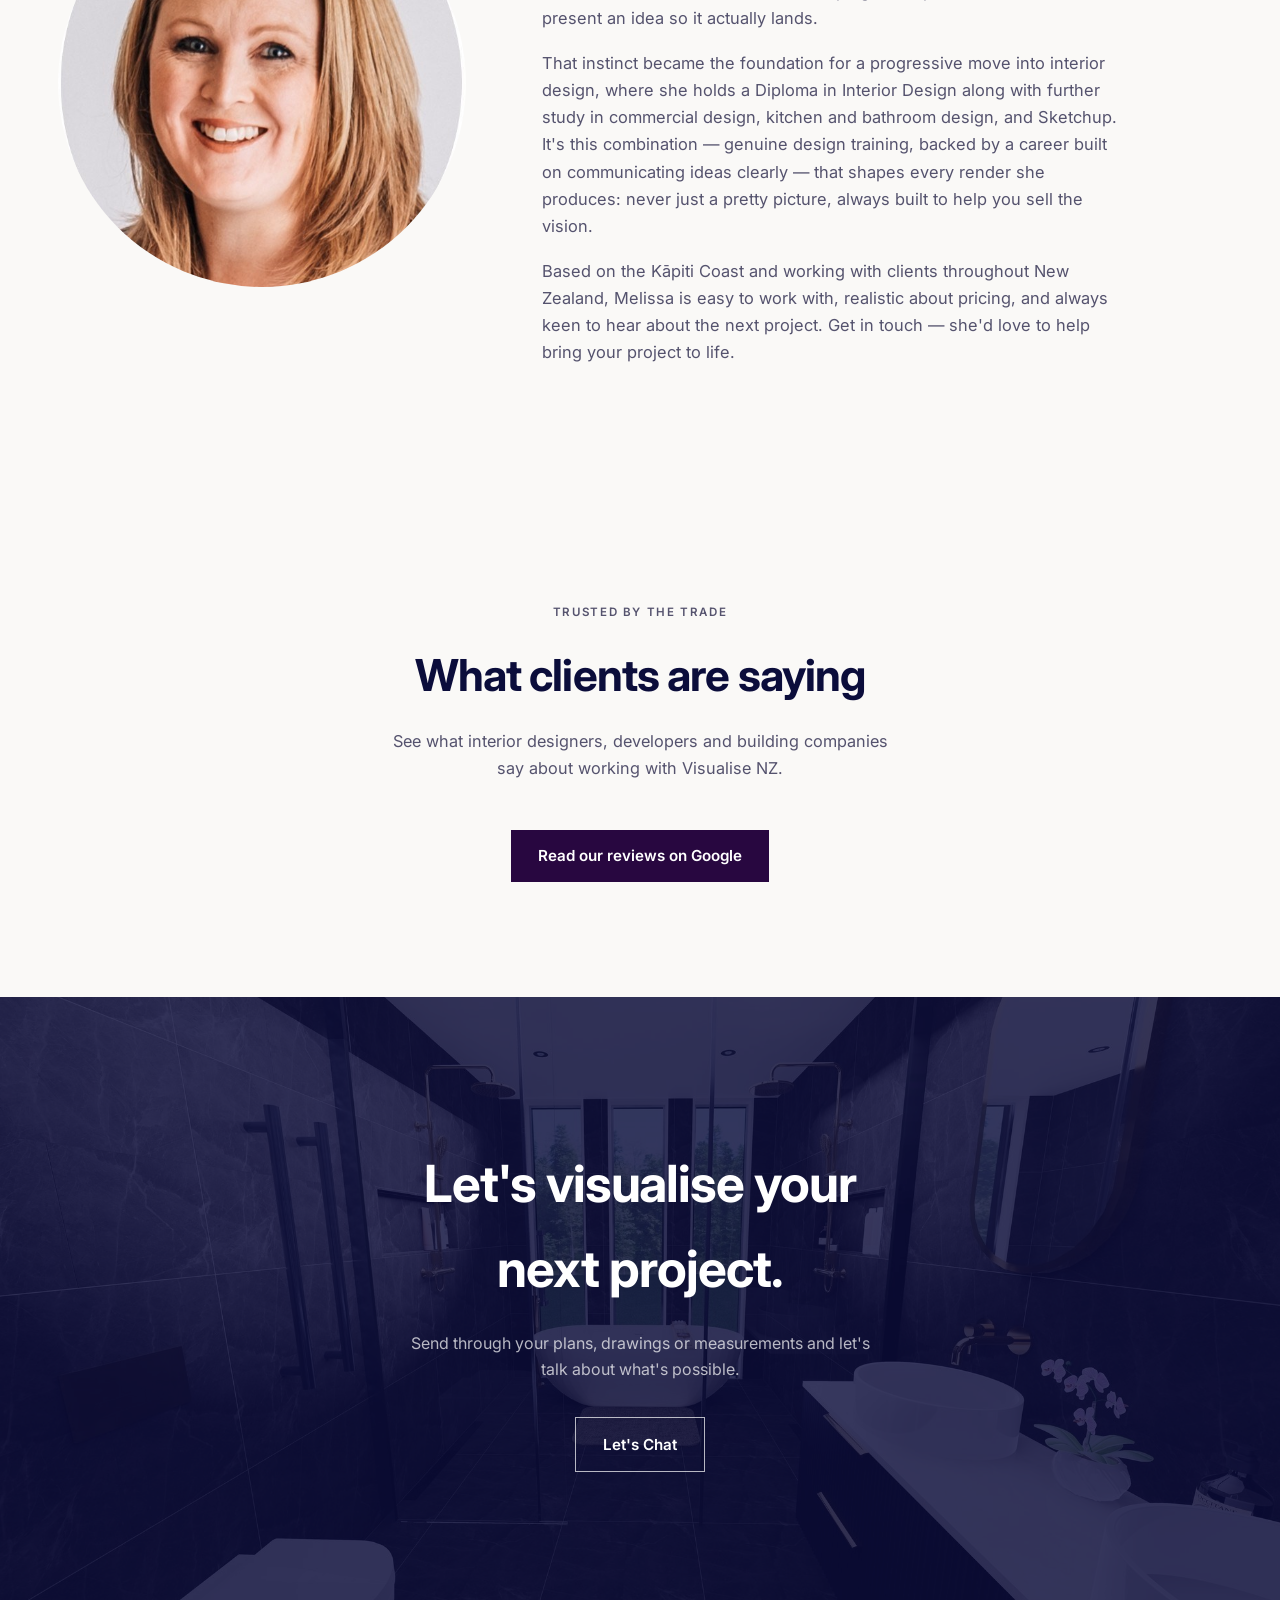
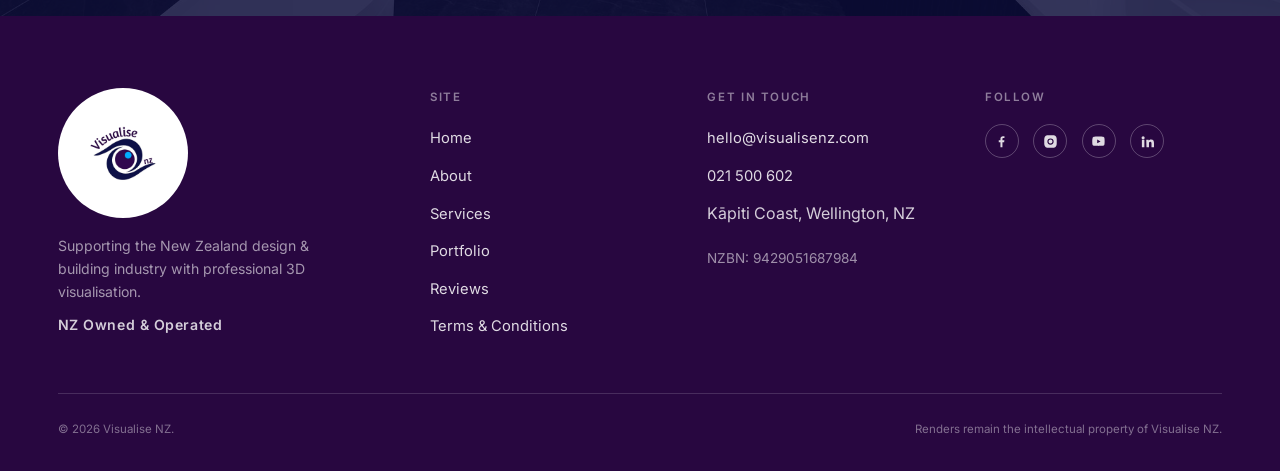
==== commit 76344768: "Close button on mobile nav" ====
--- a/index.html
+++ b/index.html
@@ -10,7 +10,7 @@
 <link rel="preconnect" href="https://fonts.googleapis.com">
 <link rel="preconnect" href="https://fonts.gstatic.com" crossorigin>
 <link href="https://fonts.googleapis.com/css2?family=Inter:ital,wght@0,400;0,500;0,600;0,700;0,800;1,500;1,600&display=swap" rel="stylesheet">
-<link rel="stylesheet" href="css/style.css">
+<link rel="stylesheet" href="css/style.css?v=3">
 </head>
 <body>
 
@@ -21,7 +21,7 @@
     <a href="#top" class="brand" aria-label="Visualise NZ home">
       <span class="brand-mark"><img src="images/icons/logo.png" alt="Visualise NZ logo"></span>
     </a>
-    <nav class="nav-links" id="nav-links">
+    <nav class="nav-links" id="nav-links"><button type="button" class="nav-close" id="nav-close" aria-label="Close menu" onclick="document.getElementById(&quot;nav-links&quot;).classList.remove(&quot;open&quot;); document.getElementById(&quot;nav-toggle&quot;).setAttribute(&quot;aria-expanded&quot;,&quot;false&quot;);">&times;</button>
       <a href="#top">Home</a>
       <a href="#about">About</a>
       <a href="#services">Services</a>
@@ -261,8 +261,8 @@
   </div>
 </footer>
 
-<script src="js/main.js" defer></script>
-<script src="js/content-loader.js" defer></script>
+<script src="js/main.js?v=3" defer></script>
+<script src="js/content-loader.js?v=3" defer></script>
 
 </body>
 </html>
--- a/css/style.css
+++ b/css/style.css
@@ -27,7 +27,8 @@
 a{ color:inherit; text-decoration:none; }
 .label{ font-family:var(--font-body); font-weight:600; font-size:0.72rem; letter-spacing:0.14em; text-transform:uppercase; color:var(--ink-soft); }
 
-header{ position:static; z-index:100; padding:0.85rem 0; background:rgba(250,249,247,0.94); backdrop-filter:blur(10px); -webkit-backdrop-filter:blur(10px); box-shadow:0 1px 0 rgba(11,13,59,0.08); }
+header{ position:relative; z-index:100; padding:0.85rem 0; }
+header::before{ content:""; position:absolute; inset:0; z-index:-1; background:rgba(250,249,247,0.94); backdrop-filter:blur(10px); -webkit-backdrop-filter:blur(10px); box-shadow:0 1px 0 rgba(11,13,59,0.08); }
 @media (min-width:901px){
   header{ position:fixed; top:0; left:0; right:0; }
 }
@@ -126,6 +127,10 @@
 
 
 .nav-toggle{ display:none; flex-direction:column; gap:5px; padding:0.4rem; }
+.nav-close{ display:none; }
+@media (max-width:900px){
+  .nav-close{ display:block; position:absolute; top:1rem; right:1.2rem; background:none; border:0; font-size:2.2rem; line-height:1; color:var(--ink); cursor:pointer; padding:0.3rem 0.6rem; z-index:5; }
+}
 
 
 
@@ -133,12 +138,12 @@
 @media (max-width:900px){
     .nav-links{
       position:fixed; inset:0 0 0 26%; background:var(--paper);
-      flex-direction:column; justify-content:center; align-items:flex-start; gap:1.8rem;
-      padding:2rem var(--gutter); transform:translateX(100%); transition:transform .4s ease;
-      box-shadow:-6px 0 24px rgba(11,13,59,0.12);
+      flex-direction:column; justify-content:flex-start; align-items:flex-start; gap:1.5rem;
+      padding:6rem var(--gutter) 2rem; transform:translateX(100%); transition:transform .4s ease;
+      box-shadow:-6px 0 24px rgba(11,13,59,0.12); overflow-y:auto;
     }
     .nav-links.open{ transform:translateX(0); }
-    .nav-links a:not(.btn){ font-size:1.4rem; color:var(--ink); }
+    .nav-links a:not(.btn){ font-size:1.15rem; color:var(--ink); }
     .nav-toggle{ display:flex; }
     .brand-mark{ width:96px; height:96px; }
     .brand-mark img{ height:66px; width:66px; }
@@ -327,9 +332,9 @@
 
 
 @media (max-width:900px){
-    .nav-links{ position:fixed; inset:0 0 0 26%; background:var(--paper); flex-direction:column; justify-content:center; align-items:flex-start; gap:1.8rem; padding:2rem var(--gutter); transform:translateX(100%); transition:transform .4s ease; box-shadow:-6px 0 24px rgba(11,13,59,0.12); }
+    .nav-links{ position:fixed; inset:0 0 0 30%; background:var(--paper); flex-direction:column; justify-content:flex-start; align-items:flex-start; gap:1.1rem; padding:2.4rem var(--gutter) 1.5rem; transform:translateX(100%); transition:transform .4s ease; box-shadow:-6px 0 24px rgba(11,13,59,0.12); overflow-y:auto; }
     .nav-links.open{ transform:translateX(0); }
-    .nav-links a:not(.btn){ font-size:1.4rem; }
+    .nav-links a:not(.btn){ font-size:1.15rem; }
     .nav-toggle{ display:flex; }
     .brand-mark{ width:96px; height:96px; }
     .brand-mark img{ height:66px; width:66px; }
@@ -456,9 +461,9 @@
 
 
 @media (max-width:900px){
-    .nav-links{ position:fixed; inset:0 0 0 26%; background:var(--paper); flex-direction:column; justify-content:center; align-items:flex-start; gap:1.8rem; padding:2rem var(--gutter); transform:translateX(100%); transition:transform .4s ease; box-shadow:-6px 0 24px rgba(11,13,59,0.12); }
+    .nav-links{ position:fixed; inset:0 0 0 30%; background:var(--paper); flex-direction:column; justify-content:flex-start; align-items:flex-start; gap:1.1rem; padding:2.4rem var(--gutter) 1.5rem; transform:translateX(100%); transition:transform .4s ease; box-shadow:-6px 0 24px rgba(11,13,59,0.12); overflow-y:auto; }
     .nav-links.open{ transform:translateX(0); }
-    .nav-links a:not(.btn){ font-size:1.4rem; }
+    .nav-links a:not(.btn){ font-size:1.15rem; }
     .nav-toggle{ display:flex; }
     .brand-mark{ width:96px; height:96px; }
     .brand-mark img{ height:66px; width:66px; }
@@ -485,3 +490,29 @@
 
 .terms p:last-child{ margin-bottom:0; }
 
+/* Image lightbox (portfolio project images) */
+.pg-item img.lightbox-trigger{ cursor:zoom-in; }
+
+.lightbox{ display:none; position:fixed; inset:0; z-index:1000; background:rgba(11,13,59,0.94); align-items:center; justify-content:center; }
+.lightbox.open{ display:flex; }
+
+.lightbox-content{ max-width:88vw; max-height:88vh; display:flex; flex-direction:column; align-items:center; }
+.lightbox-content img{ max-width:88vw; max-height:76vh; object-fit:contain; box-shadow:0 20px 60px rgba(0,0,0,0.5); }
+
+.lightbox-caption{ color:rgba(255,255,255,0.85); font-size:0.9rem; margin-top:1rem; text-align:center; max-width:80vw; }
+.lightbox-counter{ color:rgba(255,255,255,0.55); font-size:0.78rem; margin-top:0.4rem; font-weight:600; letter-spacing:0.06em; }
+
+.lightbox-close{ position:absolute; top:1.2rem; right:1.5rem; background:none; border:0; color:var(--white); font-size:2.4rem; line-height:1; cursor:pointer; padding:0.4rem 0.7rem; }
+.lightbox-close:hover{ color:var(--aqua); }
+
+.lightbox-arrow{ position:absolute; top:50%; transform:translateY(-50%); background:rgba(255,255,255,0.1); border:0; color:var(--white); font-size:1.1rem; width:52px; height:52px; border-radius:50%; cursor:pointer; display:flex; align-items:center; justify-content:center; transition:background .2s ease; }
+.lightbox-arrow:hover{ background:rgba(255,255,255,0.22); }
+.lightbox-prev{ left:1.2rem; }
+.lightbox-next{ right:1.2rem; }
+
+@media (max-width:700px){
+  .lightbox-arrow{ width:42px; height:42px; font-size:0.95rem; }
+  .lightbox-close{ top:0.6rem; right:0.8rem; font-size:2rem; }
+  .lightbox-content img{ max-height:66vh; }
+}
+
